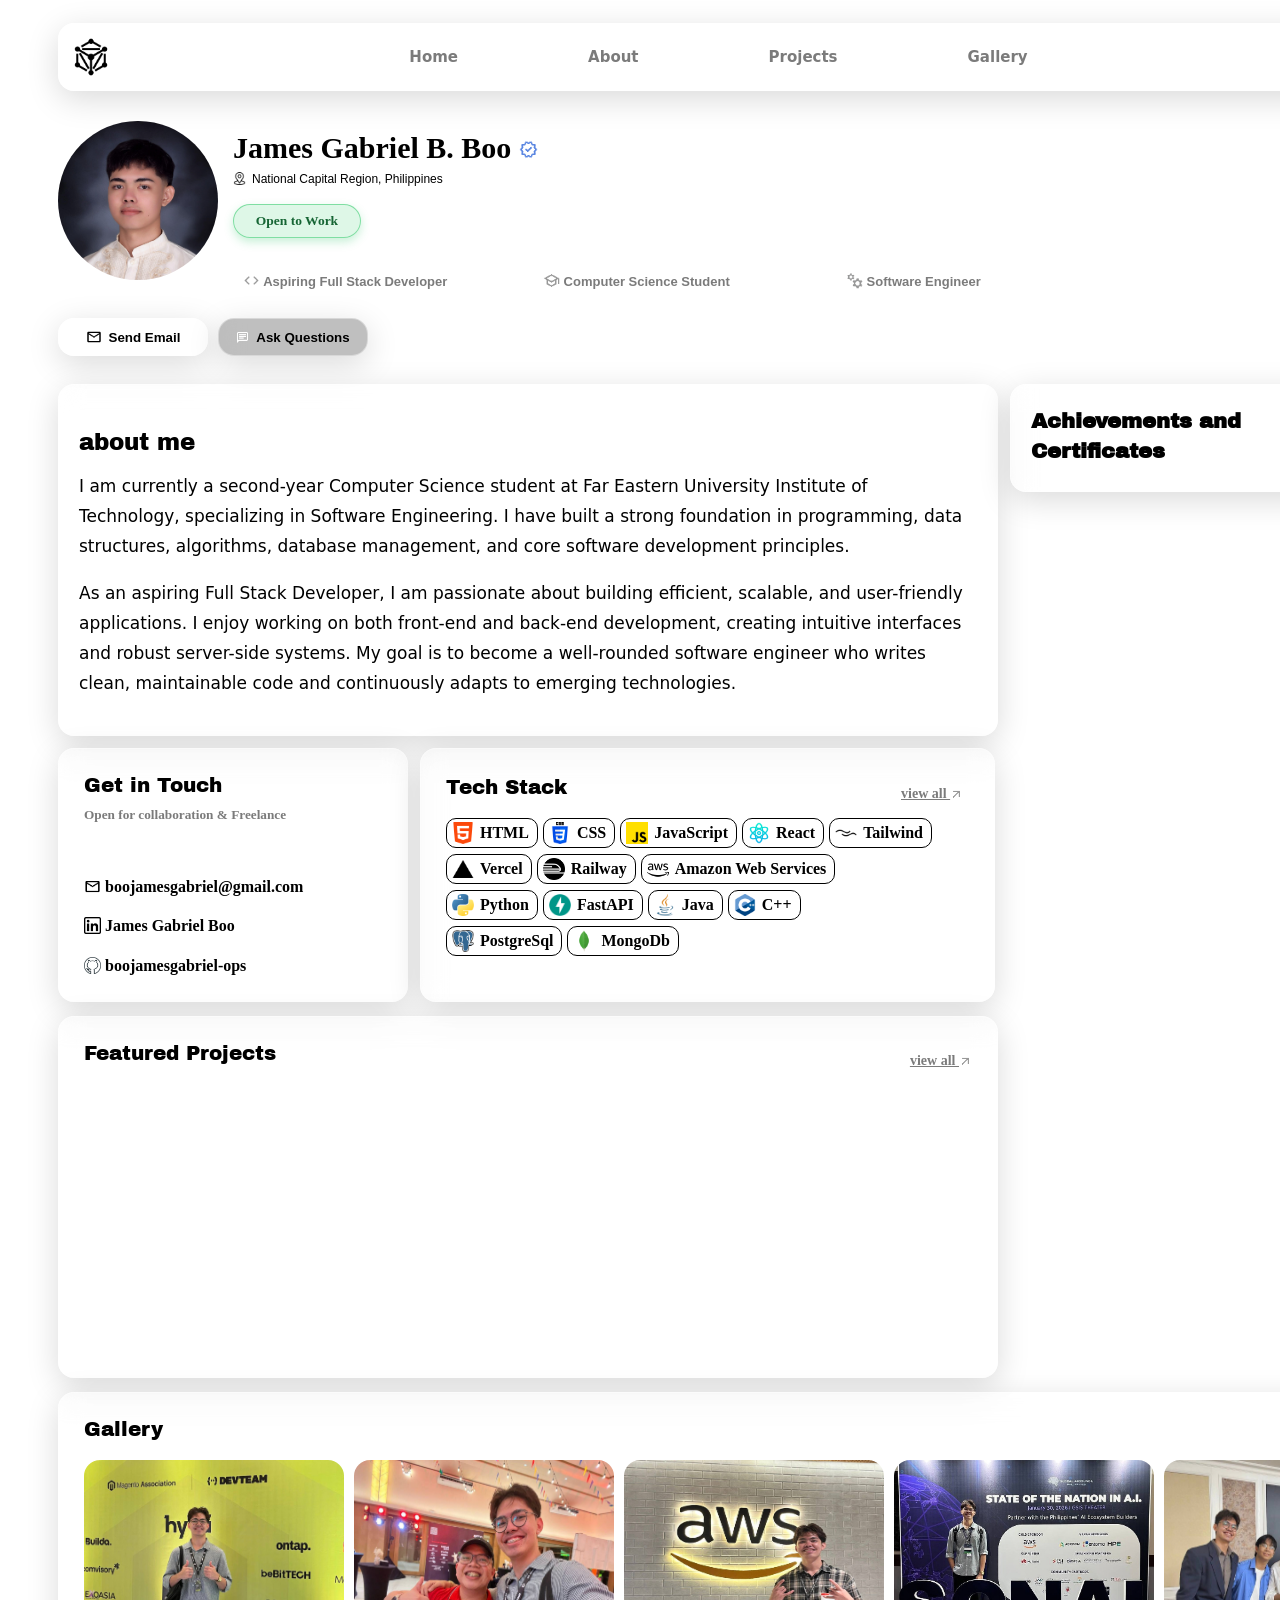
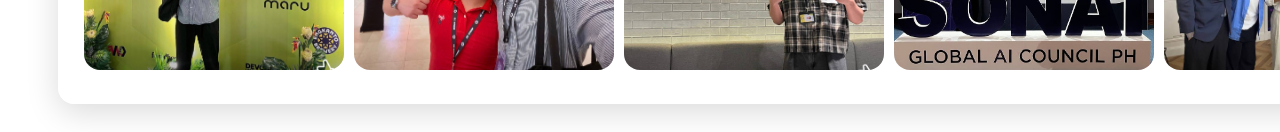
==== index.html @ 5860ce15 "added title when you hover" ====
<!DOCTYPE html>
<html lang="en">
<head>
  <meta charset="UTF-8">
  <meta name="viewport" content="width=device-width, initial-scale=1.0">
  <link href="https://fonts.googleapis.com/css2?family=Archivo+Black&family=Bree+Serif&family=Gravitas+One&family=Lobster&display=swap" rel="stylesheet">
  <title>Personal Portfolio</title>
  <link rel="stylesheet" href="style.css">
</head>
<body>

  <div class="layout">
    <div class="header">
      <img class="ai-icon" src="images/big-data.png">
      <div class="nav-links">
        <a href="" class="header-home">
          Home
        </a>

        <a href="" class="header-about">
          About
        </a>

        <a href="" class="header-projects">
          Projects
        </a>

        <a href="" class="header-gallery">
          Gallery
        </a>
      </div>

      <button class="header-hire"> 
          Hire Me <img class="arrow" src="images/arrow.png">
      </button>
    </div>

    <section class="personal-info">
      <div class="pfp-grid"> 
          <img class="pfp" src="images/pfp.jpg">

          <h2 class="info"> 
            James Gabriel B. Boo
            <img class="info-emoji" src="images/verified.png">
          </h2>

          <div class="loc-grid">
            <img class="loc-emoji" src="images/location.png">
            <p class="loc"> National Capital Region, Philippines </p> 
          </div>

            <div class="status">
              <h4 class="work">
                Open to Work
              </h4>
            </div>

        <div class="other_info-block">
          <h3 class="degree"> <img class="deg-emoji" src="images/code.png">
            Aspiring Full Stack Developer
          </h3>

          <h3 class="student"> <img class="student-emoji" src="images/hats.png">
            Computer Science Student
          </h3>

          <h3 class="engineer"> <img class="eng-emoji" src="images/backend.png">
            Software Engineer
          </h3>
        </div>

        <div class="button-grid">
          <button title="Get in Touch" class="email">
            <img class="email-emoji"src="images/mail.png"> 
            Send Email
          </button>
            
          <button title="Learn more about me" class="questions">
            <img class="questions-emoji" src="images/chat.png"> 
            Ask Questions
          </button>
        </div>
      </div>
    </section>  

    <section class="about-section">
      <div class="about-card">
        <div class="about">
          <h3 class="about-me">
            about me
          </h3>
        </div>
        <p>
          I am currently a second-year  Computer Science student at Far Eastern University 
          Institute of Technology, specializing in Software Engineering. I have built a strong 
          foundation in programming, data structures, algorithms, database management, and core software 
          development principles.
        </p>
        
        <p>
          As an aspiring Full Stack Developer, I am passionate about building efficient, 
          scalable, and user-friendly applications. I enjoy working on both front-end and 
          back-end development, creating intuitive interfaces and robust server-side systems. 
          My goal is to become a well-rounded software engineer who writes clean, maintainable 
          code and continuously adapts to emerging technologies.
        </p>
      </div>

      <div class="experiences">
        <h3>
          Achievements and <br> Certificates
        </h3>

        <h5 class="achievement">
          
        </h5>
      </div>

      <div class="contact-stack">
        <div class="contact"> 
          <h3 class="contact-head">
            Get in Touch
          </h3>

          <h5 class="contact-description">
            Open for collaboration & Freelance
          </h5>

          <h4 class="gmail"> <img class="gmail-emoji" src="images/mail.png">
            boojamesgabriel@gmail.com
          </h4>

          <h4 class="linkedin"> <img class="linkedin-emoji" src="images/linkedin.png">
            James Gabriel Boo
          </h4>

          <h4 class="github"> <img class="github-emoji" src="images/github.png">
            boojamesgabriel-ops
          </h4>
        </div>
        
        <section class="stack-div">
          <div class="stack">
            <h3 class="stack_word">
              Tech Stack
            </h3>

            <div>
              <a href="stack.html" class="view_button">
                <span class="view_all">
                  <h3>
                    view all <img class="arrow_out-emoji" src="images/arrow_outward.png">
                  </h3>
                </span>
              </a>
            </div>
          </div>

          <section class="languages">
            <div class="frontend">
              <h4 class="stack-tag">
                <img class="frontend-emoji" src="images/html-5.png"> HTML
              </h4>
              
              <h4 class="stack-tag">
                <img class="frontend-emoji" src="images/css-3.png"> CSS
              </h4>

              <h4 class="stack-tag">
                <img class="frontend-emoji" src="images/js.png"> JavaScript
              </h4>

              <h4 class="stack-tag">
                <img class="frontend-emoji" src="images/react.png"> React
              </h4>

              <h4 class="stack-tag">
                  <img class="frontend-emoji" src="images/tailwind.png"> Tailwind
                </h4>
            </div>

            <div class="deployment">
              <h4 class="stack-tag">
                <img class="deployment-emoji" src="images/vercel.png"> Vercel
              </h4>

              <h4 class="stack-tag">
                <img class="deployment-emoji" src="images/railway.png"> Railway
              </h4>

              <h4 class="stack-tag">
                <img class="deployment-emoji" src="images/aws.png"> Amazon Web Services
              </h4>
            </div>

            <div class="backend">
              <h4 class="stack-tag">
                <img class="backend-emoji" src="/images/python.png"> Python
              </h4>

              <h4 class="stack-tag">
                <img class="backend-emoji" src="images/api.png"> FastAPI
              </h4>

              <h4 class="stack-tag">
                <img class="backend-emoji" src="images/java.png"> Java
              </h4>

              <h4 class="stack-tag">
                <img class="backend-emoji" src="images/c++.png"> C++
              </h4>
            </div>

            <div class="database">
              <h4 class="stack-tag">
                <img class="database-emoji" src="images/postgre.png"> PostgreSql
              </h4>

              <h4 class="stack-tag">
                <img class="database-emoji" src="images/mongo.png"> MongoDb
              </h4>
            </div>
          </section>
        </section>
      </div>
        
      <div class="featured_projects_block">
        <div class="featured-header">
          <h3 class="projects">
            Featured Projects
          </h3>

          <div>
            <a href="projects.html" class="view_button">
              <span class="view_all">
                <h3>
                  view all <img class="arrow_out-emoji" src="images/arrow_outward.png">
                </h3>
              </span>
            </a>
          </div>
        </div>
      </div>
        
      <div class="gallery-block">
        <div class="gallery-header">
          <h3 class="gallery-text">
            Gallery
          </h3>

          <div class="view-gallery">
            <a href="gallery.html" class="view_button">
              <span class="view_all">
                <h3>
                  view all <img class="arrow_out-emoji" src="images/arrow_outward.png">
                </h3>
              </span>       
            </a>
          </div>
        </div>

        <div class="picture-block">
          <img class="picture" src="images/a.jpg">

          <img class="picture" src="images/b.jpg">

          <img class="picture" src="images/c.jpg">

          <img class="picture" src="images/f.jpg">

          <img class="picture" src="images/e.jpg">
        </div>
      </div>
    </section>
  </div>
  
</body>
</html>
---- style.css ----
body {
    padding-top: 15px;
    padding-bottom: 20px;
}

.layout {
    display: grid;
    align-items: start;
    gap: 10px;
    margin-left: 50px;
}

.header {
    display: grid;
    grid-template-columns: auto auto auto;
    align-items: center;

    background: rgba(255, 255, 255, 0.25);
    backdrop-filter: blur(12px);
    -webkit-backdrop-filter: blur(12px);
    border-radius: 16px;
    border: 1px solid rgba(255, 255, 255, 0.4);
    box-shadow: 0 8px 32px rgba(0, 0, 0, 0.15);
    padding: 10px;
    max-width: 1375px;
}

.nav-links {
    display: flex;
    gap: 110px;
    justify-content: center;
}

.arrow {
    vertical-align: text-top;
}

.ai-icon {
    height: 44px;
    width: 44px;
    justify-content: center;
}

.header-hire{
    margin-left: auto;
    padding: 10px;
    width: 120px;
    text-align: center;
    font-family:system-ui, -apple-system, BlinkMacSystemFont, 'Segoe UI', Roboto, Oxygen, Ubuntu, Cantarell, 'Open Sans', 'Helvetica Neue', sans-serif;
    font-weight: bold;
    font-size: 15px;
    color:rgb(20, 20, 20);
    cursor: pointer;
    justify-self: end;

    background: rgba(255, 255, 255, 0.25);
    backdrop-filter: blur(12px);
    -webkit-backdrop-filter: blur(12px);
    border-radius: 16px;
    border: 1px solid rgba(255, 255, 255, 0.4);
    box-shadow: 0 8px 32px rgba(0, 0, 0, 0.15);
}

.header-home, .header-about, .header-projects, 
.header-gallery{
    padding: 10px 20px;
    text-align: center;
    background-color: white;
    border: none;
    padding: 10px;
    font-family:system-ui, -apple-system, BlinkMacSystemFont, 'Segoe UI', Roboto, Oxygen, Ubuntu, Cantarell, 'Open Sans', 'Helvetica Neue', sans-serif;
    font-weight: bold;
    font-size: 15px;
    color:rgb(123, 123, 123);
    cursor: pointer;
    list-style: none;
    text-decoration: none;
}

.personal-info {
    display: grid;
    grid-template-columns: 940px 1fr;
}

.pfp-grid {
    
    display: grid;
    grid-template-columns: 160px 1fr;
    grid-template-rows: auto auto auto auto auto auto;
    column-gap: 15px;
    row-gap: 8px;
    align-items: start;


}

.info,
.loc-grid,
.status {
    grid-column: 2;
}


.pfp {
    
grid-column: 1;
    grid-row: 1 / span 4;
    height: 160;
    width: 160px;
    border-radius: 90px;
    margin-top: 20px

}

.contact {
    padding: 5px 25px;
    background: rgba(255, 255, 255, 0.25);
    backdrop-filter: blur(12px);
    -webkit-backdrop-filter: blur(12px);
    border-radius: 16px;
    border: 1px solid rgba(255, 255, 255, 0.4);
    box-shadow: 0 8px 32px rgba(0, 0, 0, 0.15);
    max-width: 350px;
}

.contact-description {
    margin-bottom: 55px;
    margin-top: -13px;
    color:rgb(123, 123, 123)
}

.info {
    margin-top: 30px;
    height: 30px;
    margin-bottom: 3px;
    font-size: 30px;
}


.info-emoji {
    vertical-align: middle;
    margin-bottom: 3px;
    width: 19px;
    height: 19px;
    color: blue;
    
}

.loc-grid {
    display: grid;
    grid-template-columns: auto 1fr;
    vertical-align: text-bottom;
    gap: 6px;
}

.loc {
    margin-top: 0px;
    font-size: 12px;
    font-family: 'Trebuchet MS', 'Lucida Sans Unicode', 'Lucida Grande', 'Lucida Sans', Arial, sans-serif;
}

.loc-emoji {
    height: 13px;
    width: 13px;
}

.status {
    height:50px;
    margin-top: -20px;
}

.work {
    border-width: 2px;
    border-radius: 20px;
    padding: 8px;
    text-align: center;
    max-width: 110px;
    border-style: solid;
    font-size: 13.5px;
    background: rgba(34, 197, 94, 0.15);
    color: #166534;
    border: 1px solid rgba(34, 197, 94, 0.5);
    box-shadow: 0 4px 10px rgba(34,197,94,0.25);
}

.other_info-block {
    margin-top: 15px;
    margin-left: 10px;
    margin-bottom: 8px;
    display: grid;
    gap: 50px;
    grid-template-columns: 250px 253px 150px;
}

.deg-emoji, .student-emoji, .eng-emoji {
    height: 17px;
    width: 17px;
    vertical-align: text-bottom;
}

.degree {
    font-family: Arial, Helvetica, sans-serif;
    font-size: 13px;
    color:rgb(123, 123, 123);
}

.engineer {
    font-family: Arial, Helvetica, sans-serif;
    font-size: 13px;
    color:rgb(123, 123, 123);
}

.student {
    font-family: Arial, Helvetica, sans-serif;
    font-size: 13px;
    color:rgb(123, 123, 123);
}

.email {
    padding-top: 9px;
    padding-bottom: 9px;
    font-family: Arial, Helvetica, sans-serif;
    font-weight: bold;
    align-items: center;
    display: flex;
    justify-content: center;
    cursor: pointer;
    background: rgba(255, 255, 255, 0.25);
    backdrop-filter: blur(12px);
    -webkit-backdrop-filter: blur(12px);
    border-radius: 16px;
    border: 1px solid rgba(255, 255, 255, 0.4);
    box-shadow: 0 8px 32px rgba(0, 0, 0, 0.15);
    padding: 10px;
    max-width: 150px;
}

.email-emoji {
    height: 16px;
    width: 16px;
    max-width: 200px;
    margin-right: 7px;
}

.questions {
    font-family: Arial, Helvetica, sans-serif;
    font-weight: bold;
    color: hsl(0, 0%, 0%);
    background-color: hsl(0, 0%, 0%);
    max-width: 200px;
    align-items: center;
    display: flex;
    justify-content: center;
    cursor: pointer;

    background: rgba(0, 0, 0, 0.25);
    backdrop-filter: blur(12px);
    -webkit-backdrop-filter: blur(20px);
    border-radius: 16px;
    border: 1px solid rgba(255, 255, 255, 0.4);
    box-shadow: 0 8px 32px rgba(0, 0, 0, 0.15);
    padding: 10px;
}

.questions-emoji {
    height: 13px;
    width: 13px;
    margin-right: 7px;
}

.button-grid {
  display: grid;  
  grid-template-columns: 150px 150px;
  margin-bottom: 10px;
  gap: 10px;
}


.about-card {
    max-width: 100%;
    padding: 20px 30px 20px 20px;
    line-height: 30px;
    font-size: 17px;

    background: rgba(255, 255, 255, 0.25);
    backdrop-filter: blur(12px);
    -webkit-backdrop-filter: blur(12px);

    border: 1px solid rgba(255, 255, 255, 0.4);
    border-radius: 16px;
    box-shadow: 0 8px 32px rgba(0, 0, 0, 0.15);

    font-family: system-ui, -apple-system, BlinkMacSystemFont,
                 'Segoe UI', Roboto, Oxygen, Ubuntu, Cantarell,
                 'Open Sans', 'Helvetica Neue', sans-serif;
}


.about {
    font-family: 'Times New Roman', Times, serif;
    justify-content: center;
    align-items: center;
}

.about-me {
    font-family: "Archivo Black", sans-serif;
    font-weight: lighter;
    font-style: normal;
    font-size: 23px;
    height: 20px;
}

.experiences {
    max-width: 450px;
    border: 2px;
    border-radius: 5px;
    border-style: solid;
    background: rgba(255, 255, 255, 0.25);
    backdrop-filter: blur(12px);
    -webkit-backdrop-filter: blur(12px);
    border-radius: 16px;
    border: 1px solid rgba(255, 255, 255, 0.4);
    box-shadow: 0 8px 32px rgba(0, 0, 0, 0.15);
    padding-left: 20px;
    padding-right: 20px;
    line-height: 30px;
    font-family: "Archivo Black", sans-serif;
    font-weight: lighter;
    font-style: normal;
    font-size: 18px;
    min-height: auto;
}

.about-section {
    display: grid;
    grid-template-columns: 940px 450px;
    gap: 12px;
    align-items: start

}

.contact-stack {
    display: grid;
    grid-template-columns: 350px 575px;
    gap: 12px;
}

.contact-head {
    font-family: "Archivo Black", sans-serif;
    font-weight: lighter;
    font-style: normal;
    font-size: 20px;
    height: 26px;
}

.featured_projects_block {
    padding: 5px 25px;
    background: rgba(255, 255, 255, 0.25);
    backdrop-filter: blur(12px);
    -webkit-backdrop-filter: blur(12px);
    border-radius: 16px;
    border: 1px solid rgba(255, 255, 255, 0.4);
    box-shadow: 0 8px 32px rgba(0, 0, 0, 0.15);
    grid-column: 1 / 2;
    min-height: 350px;
    margin-top: 2px;
}

.featured-header {
    display: flex;
    align-items: center;
    justify-content: space-between;
}

.projects {
    font-family: "Archivo Black", sans-serif;
    font-weight: lighter;
    font-style: normal;
    font-size: 20px;
}

.stack {
    gap: 305px;
    margin-top: 2px;
    display: grid;
    grid-template-columns: 150px 100px;
}

.frontend, .backend, .database, .deployment {
    display: flex;
    gap: 5px;
}

.stack-tag {
    border: 1px solid black;
    border-radius: 10px;
    margin: 0;
    padding: 3px 8px 3px 5px;
    display: flex;
    align-items: center;
    gap: 6px
}

.backend-emoji, .frontend-emoji, .database-emoji,
.deployment-emoji {
    height: 22px;
    width: 22px;
    display: block;
}


.languages {
    display: flex;
    flex-direction: column;
    gap: 6px;
}

.stack-div {
    background: rgba(255, 255, 255, 0.25);
    backdrop-filter: blur(12px);
    -webkit-backdrop-filter: blur(12px);
    border-radius: 16px;
    border: 1px solid rgba(255, 255, 255, 0.4);
    box-shadow: 0 8px 32px rgba(0, 0, 0, 0.15);
    padding: 5px 25px;
}

.stack_word {
    font-family: "Archivo Black", sans-serif;
    font-weight: lighter;
    font-style: normal;
    font-size: 20px;
}

.view_button {
    display: inline-block;
    margin-top: 15px;
    text-decoration: underline;
    color: rgb(123,123,123);
    font-size: 12px;
}

.arrow_out-emoji {
    width: 13px;
    height: 13px;
    vertical-align: middle;
}

.gmail-emoji, .linkedin-emoji, .github-emoji {
    height: 17px;
    width: 17px;
    vertical-align: text-bottom;
}

.gallery-block{
    padding: 5px 25px;
    background: rgba(255, 255, 255, 0.25);
    backdrop-filter: blur(12px);
    -webkit-backdrop-filter: blur(12px);
    border-radius: 16px;
    border: 1px solid rgba(255, 255, 255, 0.4);
    box-shadow: 0 8px 32px rgba(0, 0, 0, 0.15);
    grid-column: 1 / 3;
    min-height: 300px;
    margin-top: 2px;
}

.gallery-header {
    display: flex;
    align-items: center;
    justify-content: space-between;
}

.gallery-text {
    font-family: "Archivo Black", sans-serif;
    font-weight: lighter;
    font-style: normal;
    font-size: 20px;
}

.view-gallery {
    max-width: 100px;
}

.picture-block {
    display: grid;
    grid-template-columns: 260px 260px 260px 260px 260px;
    gap: 10px;
}

.picture { 
    height: 210px;
    width: 260px;
    border-radius: 16px;
}
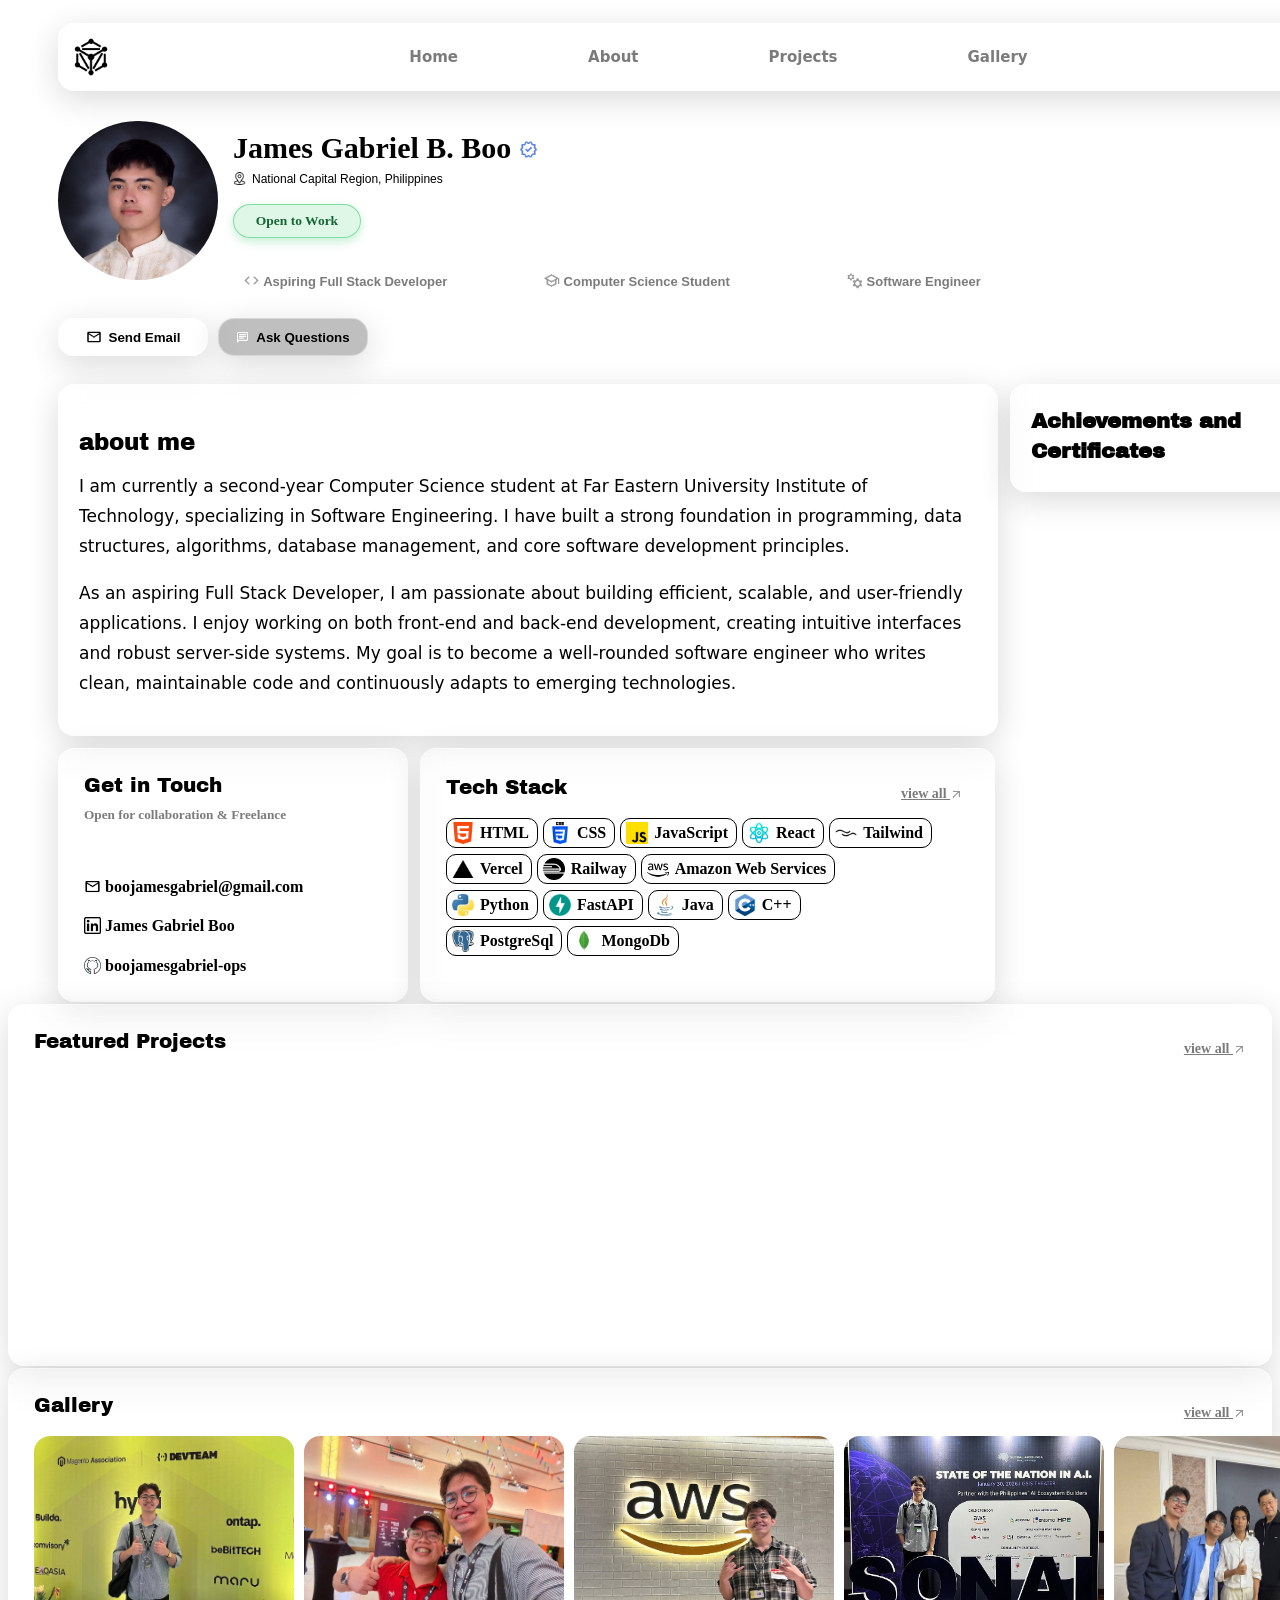
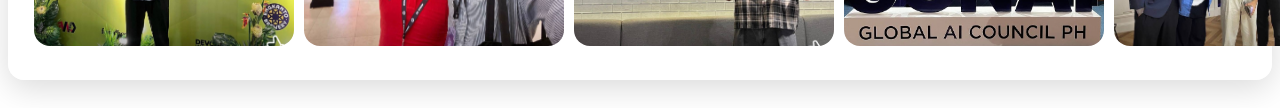
==== commit 814e7ed8: "fixed the structure of div and section" ====
--- a/index.html
+++ b/index.html
@@ -1,278 +1,283 @@
 <!DOCTYPE html>
 <html lang="en">
-<head>
-  <meta charset="UTF-8">
-  <meta name="viewport" content="width=device-width, initial-scale=1.0">
-  <link href="https://fonts.googleapis.com/css2?family=Archivo+Black&family=Bree+Serif&family=Gravitas+One&family=Lobster&display=swap" rel="stylesheet">
-  <title>Personal Portfolio</title>
-  <link rel="stylesheet" href="style.css">
-</head>
-<body>
-
-  <div class="layout">
-    <div class="header">
-      <img class="ai-icon" src="images/big-data.png">
-      <div class="nav-links">
-        <a href="" class="header-home">
-          Home
-        </a>
-
-        <a href="" class="header-about">
-          About
-        </a>
-
-        <a href="" class="header-projects">
-          Projects
-        </a>
-
-        <a href="" class="header-gallery">
-          Gallery
-        </a>
-      </div>
-
-      <button class="header-hire"> 
-          Hire Me <img class="arrow" src="images/arrow.png">
-      </button>
-    </div>
-
-    <section class="personal-info">
-      <div class="pfp-grid"> 
-          <img class="pfp" src="images/pfp.jpg">
-
-          <h2 class="info"> 
-            James Gabriel B. Boo
-            <img class="info-emoji" src="images/verified.png">
-          </h2>
-
-          <div class="loc-grid">
-            <img class="loc-emoji" src="images/location.png">
-            <p class="loc"> National Capital Region, Philippines </p> 
-          </div>
-
-            <div class="status">
-              <h4 class="work">
-                Open to Work
-              </h4>
-            </div>
-
-        <div class="other_info-block">
-          <h3 class="degree"> <img class="deg-emoji" src="images/code.png">
-            Aspiring Full Stack Developer
-          </h3>
-
-          <h3 class="student"> <img class="student-emoji" src="images/hats.png">
-            Computer Science Student
-          </h3>
-
-          <h3 class="engineer"> <img class="eng-emoji" src="images/backend.png">
-            Software Engineer
-          </h3>
-        </div>
-
-        <div class="button-grid">
-          <button title="Get in Touch" class="email">
-            <img class="email-emoji"src="images/mail.png"> 
-            Send Email
-          </button>
-            
-          <button title="Learn more about me" class="questions">
-            <img class="questions-emoji" src="images/chat.png"> 
-            Ask Questions
+  <head>
+    <meta charset="UTF-8">
+    <meta name="viewport" content="width=device-width, initial-scale=1.0">
+    <link href="https://fonts.googleapis.com/css2?family=Archivo+Black&family=Bree+Serif&family=Gravitas+One&family=Lobster&display=swap" rel="stylesheet">
+    <title>Personal Portfolio</title>
+    <link rel="stylesheet" href="style.css">
+  </head>
+
+  <body>
+    <section id="home-page">
+      <div class="layout">
+        <div class="header">
+          <img class="ai-icon" src="images/big-data.png">
+          <div class="nav-links">
+            <a href="#home-part" class="header-home">
+              Home
+            </a>
+
+            <a href="#about-part" class="header-about">
+              About
+            </a>
+
+            <a href="#projects-part" class="header-projects">
+              Projects
+            </a>
+
+            <a href="#gallery-part" class="header-gallery">
+              Gallery
+            </a>
+          </div>
+
+          <button class="header-hire"> 
+              Hire Me <img class="arrow" src="images/arrow.png">
           </button>
         </div>
-      </div>
-    </section>  
-
-    <section class="about-section">
-      <div class="about-card">
-        <div class="about">
-          <h3 class="about-me">
-            about me
-          </h3>
-        </div>
-        <p>
-          I am currently a second-year  Computer Science student at Far Eastern University 
-          Institute of Technology, specializing in Software Engineering. I have built a strong 
-          foundation in programming, data structures, algorithms, database management, and core software 
-          development principles.
-        </p>
-        
-        <p>
-          As an aspiring Full Stack Developer, I am passionate about building efficient, 
-          scalable, and user-friendly applications. I enjoy working on both front-end and 
-          back-end development, creating intuitive interfaces and robust server-side systems. 
-          My goal is to become a well-rounded software engineer who writes clean, maintainable 
-          code and continuously adapts to emerging technologies.
-        </p>
-      </div>
-
-      <div class="experiences">
-        <h3>
-          Achievements and <br> Certificates
-        </h3>
-
-        <h5 class="achievement">
-          
-        </h5>
-      </div>
-
-      <div class="contact-stack">
-        <div class="contact"> 
-          <h3 class="contact-head">
-            Get in Touch
-          </h3>
-
-          <h5 class="contact-description">
-            Open for collaboration & Freelance
-          </h5>
-
-          <h4 class="gmail"> <img class="gmail-emoji" src="images/mail.png">
-            boojamesgabriel@gmail.com
-          </h4>
-
-          <h4 class="linkedin"> <img class="linkedin-emoji" src="images/linkedin.png">
-            James Gabriel Boo
-          </h4>
-
-          <h4 class="github"> <img class="github-emoji" src="images/github.png">
-            boojamesgabriel-ops
-          </h4>
-        </div>
-        
-        <section class="stack-div">
-          <div class="stack">
-            <h3 class="stack_word">
-              Tech Stack
+
+        <section class="personal-info">
+          <div class="pfp-grid"> 
+              <img class="pfp" src="images/pfp.jpg">
+
+              <h2 class="info"> 
+                James Gabriel B. Boo
+                <img class="info-emoji" src="images/verified.png">
+              </h2>
+
+              <div class="loc-grid">
+                <img class="loc-emoji" src="images/location.png">
+                <p class="loc"> National Capital Region, Philippines </p> 
+              </div>
+
+                <div class="status">
+                  <h4 class="work">
+                    Open to Work
+                  </h4>
+                </div>
+
+            <div class="other_info-block">
+              <h3 class="degree"> <img class="deg-emoji" src="images/code.png">
+                Aspiring Full Stack Developer
+              </h3>
+
+              <h3 class="student"> <img class="student-emoji" src="images/hats.png">
+                Computer Science Student
+              </h3>
+
+              <h3 class="engineer"> <img class="eng-emoji" src="images/backend.png">
+                Software Engineer
+              </h3>
+            </div>
+
+            <div class="button-grid">
+              <button title="Get in Touch" class="email">
+                <img class="email-emoji"src="images/mail.png"> 
+                Send Email
+              </button>
+                
+              <button title="Learn more about me" class="questions">
+                <img class="questions-emoji" src="images/chat.png"> 
+                Ask Questions
+              </button>
+            </div>
+          </div>
+        </section>  
+
+        <section class="about-section">
+          <section id="about-part" class="about-card">
+            <div class="about">
+              <h3 class="about-me">
+                about me
+              </h3>
+            </div>
+            <p>
+              I am currently a second-year  Computer Science student at Far Eastern University 
+              Institute of Technology, specializing in Software Engineering. I have built a strong 
+              foundation in programming, data structures, algorithms, database management, and core software 
+              development principles.
+            </p>
+            
+            <p>
+              As an aspiring Full Stack Developer, I am passionate about building efficient, 
+              scalable, and user-friendly applications. I enjoy working on both front-end and 
+              back-end development, creating intuitive interfaces and robust server-side systems. 
+              My goal is to become a well-rounded software engineer who writes clean, maintainable 
+              code and continuously adapts to emerging technologies.
+            </p>
+          </section>
+
+          <div class="experiences">
+            <h3>
+              Achievements and <br> Certificates
             </h3>
 
-            <div>
-              <a href="stack.html" class="view_button">
-                <span class="view_all">
-                  <h3>
-                    view all <img class="arrow_out-emoji" src="images/arrow_outward.png">
-                  </h3>
-                </span>
-              </a>
-            </div>
-          </div>
-
-          <section class="languages">
-            <div class="frontend">
-              <h4 class="stack-tag">
-                <img class="frontend-emoji" src="images/html-5.png"> HTML
+            <h5 class="achievement">
+              
+            </h5>
+          </div>
+
+          <section class="contact-stack">
+            <div class="contact"> 
+              <h3 class="contact-head">
+                Get in Touch
+              </h3>
+
+              <h5 class="contact-description">
+                Open for collaboration & Freelance
+              </h5>
+
+              <h4 class="gmail"> <img class="gmail-emoji" src="images/mail.png">
+                boojamesgabriel@gmail.com
               </h4>
-              
-              <h4 class="stack-tag">
-                <img class="frontend-emoji" src="images/css-3.png"> CSS
+
+              <h4 class="linkedin"> <img class="linkedin-emoji" src="images/linkedin.png">
+                James Gabriel Boo
               </h4>
 
-              <h4 class="stack-tag">
-                <img class="frontend-emoji" src="images/js.png"> JavaScript
+              <h4 class="github"> <img class="github-emoji" src="images/github.png">
+                boojamesgabriel-ops
               </h4>
-
-              <h4 class="stack-tag">
-                <img class="frontend-emoji" src="images/react.png"> React
-              </h4>
-
-              <h4 class="stack-tag">
-                  <img class="frontend-emoji" src="images/tailwind.png"> Tailwind
-                </h4>
-            </div>
-
-            <div class="deployment">
-              <h4 class="stack-tag">
-                <img class="deployment-emoji" src="images/vercel.png"> Vercel
-              </h4>
-
-              <h4 class="stack-tag">
-                <img class="deployment-emoji" src="images/railway.png"> Railway
-              </h4>
-
-              <h4 class="stack-tag">
-                <img class="deployment-emoji" src="images/aws.png"> Amazon Web Services
-              </h4>
-            </div>
-
-            <div class="backend">
-              <h4 class="stack-tag">
-                <img class="backend-emoji" src="/images/python.png"> Python
-              </h4>
-
-              <h4 class="stack-tag">
-                <img class="backend-emoji" src="images/api.png"> FastAPI
-              </h4>
-
-              <h4 class="stack-tag">
-                <img class="backend-emoji" src="images/java.png"> Java
-              </h4>
-
-              <h4 class="stack-tag">
-                <img class="backend-emoji" src="images/c++.png"> C++
-              </h4>
-            </div>
-
-            <div class="database">
-              <h4 class="stack-tag">
-                <img class="database-emoji" src="images/postgre.png"> PostgreSql
-              </h4>
-
-              <h4 class="stack-tag">
-                <img class="database-emoji" src="images/mongo.png"> MongoDb
-              </h4>
+            </div>
+            
+            <section class="stack-div">
+              <div class="stack">
+                <h3 class="stack_word">
+                  Tech Stack
+                </h3>
+
+                <div>
+                  <a href="stack.html" class="view_button">
+                    <span class="view_all">
+                      <h3>
+                        view all <img class="arrow_out-emoji" src="images/arrow_outward.png">
+                      </h3>
+                    </span>
+                  </a>
+                </div>
+              </div>
+
+              <section class="languages">
+                <div class="frontend">
+                  <h4 class="stack-tag">
+                    <img class="frontend-emoji" src="images/html-5.png"> HTML
+                  </h4>
+                  
+                  <h4 class="stack-tag">
+                    <img class="frontend-emoji" src="images/css-3.png"> CSS
+                  </h4>
+
+                  <h4 class="stack-tag">
+                    <img class="frontend-emoji" src="images/js.png"> JavaScript
+                  </h4>
+
+                  <h4 class="stack-tag">
+                    <img class="frontend-emoji" src="images/react.png"> React
+                  </h4>
+
+                  <h4 class="stack-tag">
+                      <img class="frontend-emoji" src="images/tailwind.png"> Tailwind
+                    </h4>
+                </div>
+
+                <div class="deployment">
+                  <h4 class="stack-tag">
+                    <img class="deployment-emoji" src="images/vercel.png"> Vercel
+                  </h4>
+
+                  <h4 class="stack-tag">
+                    <img class="deployment-emoji" src="images/railway.png"> Railway
+                  </h4>
+
+                  <h4 class="stack-tag">
+                    <img class="deployment-emoji" src="images/aws.png"> Amazon Web Services
+                  </h4>
+                </div>
+
+                <div class="backend">
+                  <h4 class="stack-tag">
+                    <img class="backend-emoji" src="/images/python.png"> Python
+                  </h4>
+
+                  <h4 class="stack-tag">
+                    <img class="backend-emoji" src="images/api.png"> FastAPI
+                  </h4>
+
+                  <h4 class="stack-tag">
+                    <img class="backend-emoji" src="images/java.png"> Java
+                  </h4>
+
+                  <h4 class="stack-tag">
+                    <img class="backend-emoji" src="images/c++.png"> C++
+                  </h4>
+                </div>
+
+                <div class="database">
+                  <h4 class="stack-tag">
+                    <img class="database-emoji" src="images/postgre.png"> PostgreSql
+                  </h4>
+
+                  <h4 class="stack-tag">
+                    <img class="database-emoji" src="images/mongo.png"> MongoDb
+                  </h4>
+                </div>
+              </section>
+            </section>
+          </div>
+            
+          <section id="projects-part"class="featured_projects_block">
+            <div class="featured-header">
+              <h3 class="projects">
+                Featured Projects
+              </h3>
+
+              <div>
+                <a href="projects.html" class="view_button">
+                  <span class="view_all">
+                    <h3>
+                      view all <img class="arrow_out-emoji" src="images/arrow_outward.png">
+                    </h3>
+                  </span>
+                </a>
+              </div>
+            </div>
+          </section>
+            
+          <section id="gallery-part" class="gallery-block">
+            <div class="gallery-header">
+              <h3 class="gallery-text">
+                Gallery
+              </h3>
+
+              <div class="view-gallery">
+                <a href="gallery.html" class="view_button">
+                  <span class="view_all">
+                    <h3>
+                      view all <img class="arrow_out-emoji" src="images/arrow_outward.png">
+                    </h3>
+                  </span>       
+                </a>
+              </div>
+            </div>
+
+            <div class="picture-block">
+              <img class="picture" src="images/a.jpg">
+
+              <img class="picture" src="images/b.jpg">
+
+              <img class="picture" src="images/c.jpg">
+
+              <img class="picture" src="images/f.jpg">
+
+              <img class="picture" src="images/e.jpg">
             </div>
           </section>
         </section>
       </div>
-        
-      <div class="featured_projects_block">
-        <div class="featured-header">
-          <h3 class="projects">
-            Featured Projects
-          </h3>
-
-          <div>
-            <a href="projects.html" class="view_button">
-              <span class="view_all">
-                <h3>
-                  view all <img class="arrow_out-emoji" src="images/arrow_outward.png">
-                </h3>
-              </span>
-            </a>
-          </div>
-        </div>
-      </div>
-        
-      <div class="gallery-block">
-        <div class="gallery-header">
-          <h3 class="gallery-text">
-            Gallery
-          </h3>
-
-          <div class="view-gallery">
-            <a href="gallery.html" class="view_button">
-              <span class="view_all">
-                <h3>
-                  view all <img class="arrow_out-emoji" src="images/arrow_outward.png">
-                </h3>
-              </span>       
-            </a>
-          </div>
-        </div>
-
-        <div class="picture-block">
-          <img class="picture" src="images/a.jpg">
-
-          <img class="picture" src="images/b.jpg">
-
-          <img class="picture" src="images/c.jpg">
-
-          <img class="picture" src="images/f.jpg">
-
-          <img class="picture" src="images/e.jpg">
-        </div>
-      </div>
     </section>
-  </div>
-  
-</body>
+
+    <script>
+
+    </script>
+  </body>
 </html>
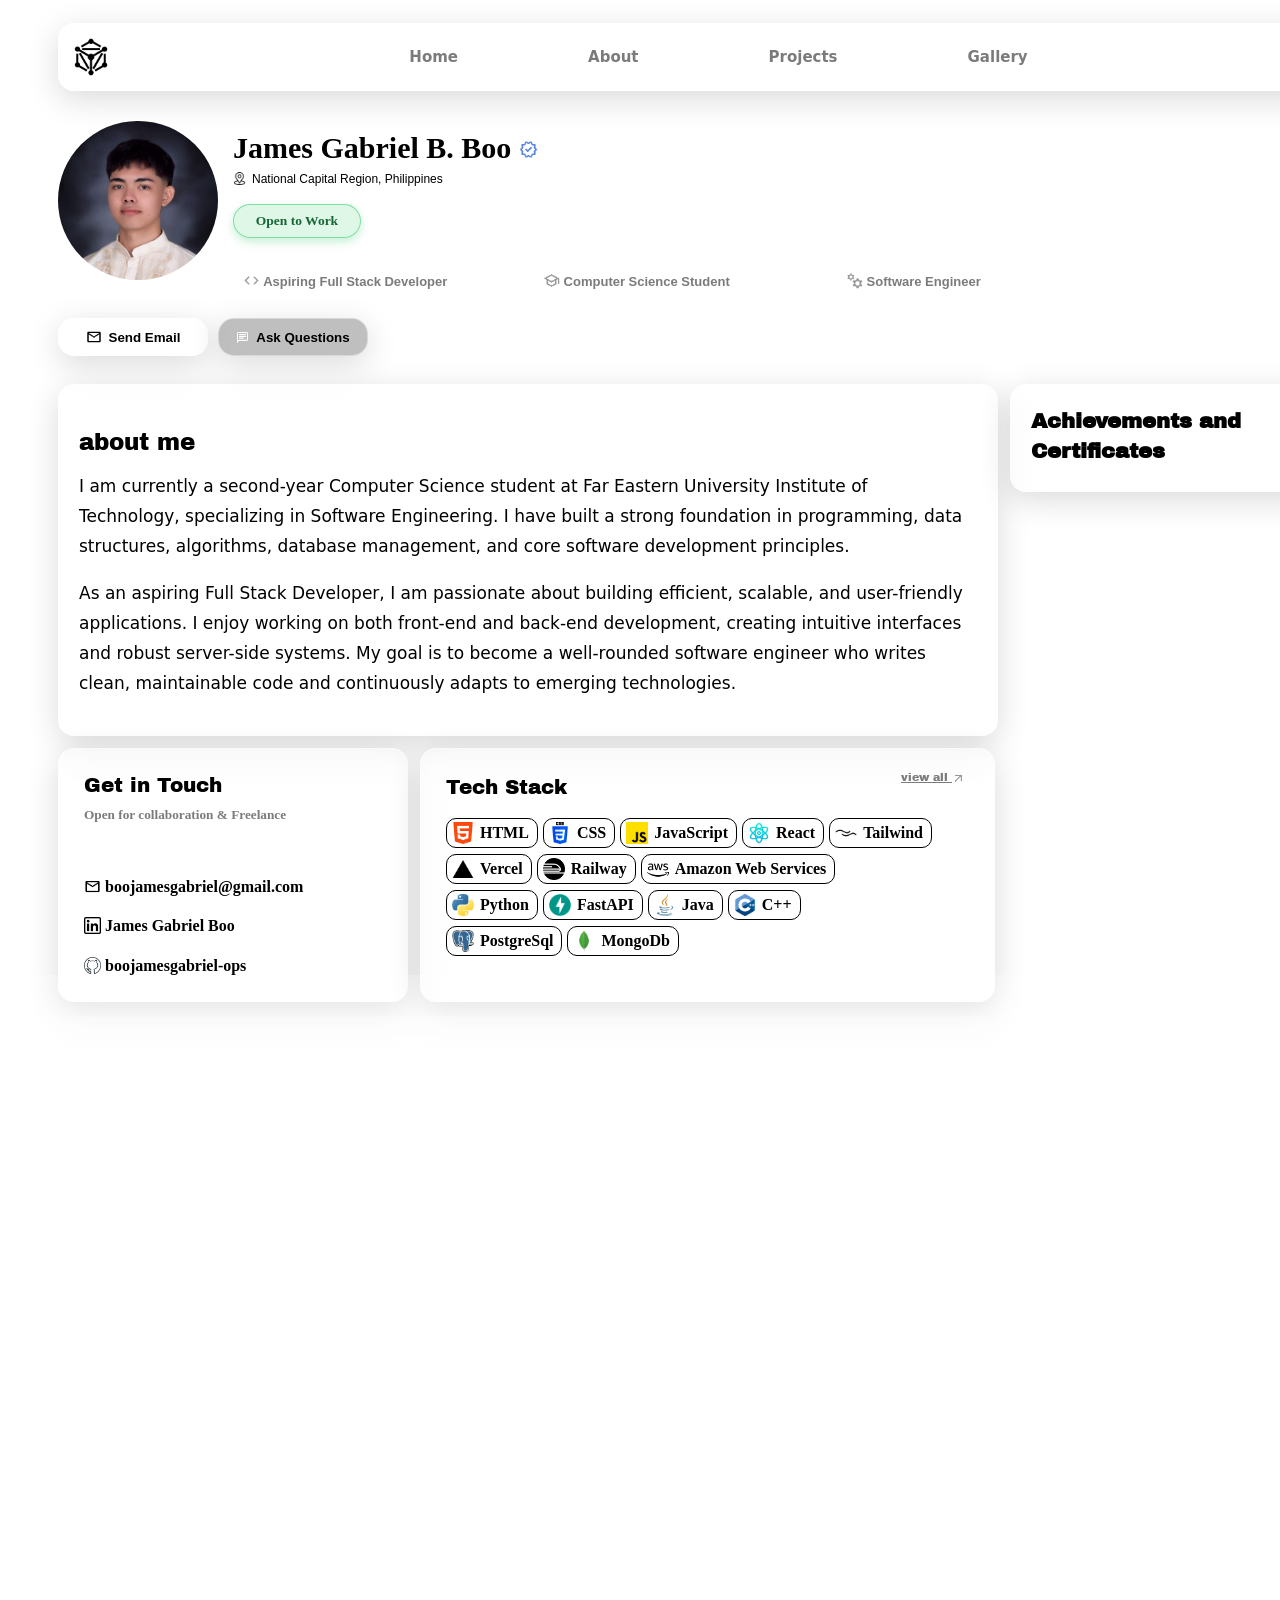
==== commit 117fd830: "reverted back" ====
--- a/index.html
+++ b/index.html
@@ -1,283 +1,271 @@
 <!DOCTYPE html>
 <html lang="en">
-  <head>
-    <meta charset="UTF-8">
-    <meta name="viewport" content="width=device-width, initial-scale=1.0">
-    <link href="https://fonts.googleapis.com/css2?family=Archivo+Black&family=Bree+Serif&family=Gravitas+One&family=Lobster&display=swap" rel="stylesheet">
-    <title>Personal Portfolio</title>
-    <link rel="stylesheet" href="style.css">
-  </head>
-
-  <body>
-    <section id="home-page">
-      <div class="layout">
-        <div class="header">
-          <img class="ai-icon" src="images/big-data.png">
-          <div class="nav-links">
-            <a href="#home-part" class="header-home">
-              Home
-            </a>
-
-            <a href="#about-part" class="header-about">
-              About
-            </a>
-
-            <a href="#projects-part" class="header-projects">
-              Projects
-            </a>
-
-            <a href="#gallery-part" class="header-gallery">
-              Gallery
-            </a>
-          </div>
-
-          <button class="header-hire"> 
-              Hire Me <img class="arrow" src="images/arrow.png">
+<head>
+  <meta charset="UTF-8">
+  <meta name="viewport" content="width=device-width, initial-scale=1.0">
+  <link href="https://fonts.googleapis.com/css2?family=Archivo+Black&family=Bree+Serif&family=Gravitas+One&family=Lobster&display=swap" rel="stylesheet">
+  <title>Personal Portfolio</title>
+  <link rel="stylesheet" href="style.css">
+</head>
+<body>
+
+  <div class="layout">
+    <div class="header">
+      <img class="ai-icon" src="images/big-data.png">
+      <div class="nav-links">
+        <a href="" class="header-home">
+          Home
+        </a>
+
+        <a href="" class="header-about">
+          About
+        </a>
+
+        <a href="" class="header-projects">
+          Projects
+        </a>
+
+        <a href="" class="header-gallery">
+          Gallery
+        </a>
+      </div>
+
+      <button class="header-hire"> 
+          Hire Me <img class="arrow" src="images/arrow.png">
+      </button>
+    </div>
+
+    <section class="personal-info">
+      <div class="pfp-grid"> 
+          <img class="pfp" src="images/pfp.jpg">
+
+          <h2 class="info"> 
+            James Gabriel B. Boo
+            <img class="info-emoji" src="images/verified.png">
+          </h2>
+
+          <div class="loc-grid">
+            <img class="loc-emoji" src="images/location.png">
+            <p class="loc"> National Capital Region, Philippines </p> 
+          </div>
+
+            <div class="status">
+              <h4 class="work">
+                Open to Work
+              </h4>
+            </div>
+
+        <div class="other_info-block">
+          <h3 class="degree"> <img class="deg-emoji" src="images/code.png">
+            Aspiring Full Stack Developer
+          </h3>
+
+          <h3 class="student"> <img class="student-emoji" src="images/hats.png">
+            Computer Science Student
+          </h3>
+
+          <h3 class="engineer"> <img class="eng-emoji" src="images/backend.png">
+            Software Engineer
+          </h3>
+        </div>
+
+        <div class="button-grid">
+          <button class="email">
+            <img class="email-emoji"src="images/mail.png"> 
+            Send Email
           </button>
-        </div>
-
-        <section class="personal-info">
-          <div class="pfp-grid"> 
-              <img class="pfp" src="images/pfp.jpg">
-
-              <h2 class="info"> 
-                James Gabriel B. Boo
-                <img class="info-emoji" src="images/verified.png">
-              </h2>
-
-              <div class="loc-grid">
-                <img class="loc-emoji" src="images/location.png">
-                <p class="loc"> National Capital Region, Philippines </p> 
-              </div>
-
-                <div class="status">
-                  <h4 class="work">
-                    Open to Work
-                  </h4>
-                </div>
-
-            <div class="other_info-block">
-              <h3 class="degree"> <img class="deg-emoji" src="images/code.png">
-                Aspiring Full Stack Developer
-              </h3>
-
-              <h3 class="student"> <img class="student-emoji" src="images/hats.png">
-                Computer Science Student
-              </h3>
-
-              <h3 class="engineer"> <img class="eng-emoji" src="images/backend.png">
-                Software Engineer
-              </h3>
-            </div>
-
-            <div class="button-grid">
-              <button title="Get in Touch" class="email">
-                <img class="email-emoji"src="images/mail.png"> 
-                Send Email
-              </button>
-                
-              <button title="Learn more about me" class="questions">
-                <img class="questions-emoji" src="images/chat.png"> 
-                Ask Questions
-              </button>
-            </div>
-          </div>
-        </section>  
-
-        <section class="about-section">
-          <section id="about-part" class="about-card">
-            <div class="about">
-              <h3 class="about-me">
-                about me
-              </h3>
-            </div>
-            <p>
-              I am currently a second-year  Computer Science student at Far Eastern University 
-              Institute of Technology, specializing in Software Engineering. I have built a strong 
-              foundation in programming, data structures, algorithms, database management, and core software 
-              development principles.
-            </p>
-            
-            <p>
-              As an aspiring Full Stack Developer, I am passionate about building efficient, 
-              scalable, and user-friendly applications. I enjoy working on both front-end and 
-              back-end development, creating intuitive interfaces and robust server-side systems. 
-              My goal is to become a well-rounded software engineer who writes clean, maintainable 
-              code and continuously adapts to emerging technologies.
-            </p>
-          </section>
-
-          <div class="experiences">
-            <h3>
-              Achievements and <br> Certificates
+
+          <button class="questions">
+            <img class="questions-emoji" src="images/chat.png"> 
+            Ask Questions
+          </button>
+        </div>
+      </div>
+    </section>  
+
+    <section class="about-section">
+      <div class="about-card">
+        <div class="about">
+          <h3 class="about-me">
+            about me
+          </h3>
+        </div>
+        <p>
+          I am currently a second-year  Computer Science student at Far Eastern University 
+          Institute of Technology, specializing in Software Engineering. I have built a strong 
+          foundation in programming, data structures, algorithms, database management, and core software 
+          development principles.
+        </p>
+
+        <p>
+          As an aspiring Full Stack Developer, I am passionate about building efficient, 
+          scalable, and user-friendly applications. I enjoy working on both front-end and 
+          back-end development, creating intuitive interfaces and robust server-side systems. 
+          My goal is to become a well-rounded software engineer who writes clean, maintainable 
+          code and continuously adapts to emerging technologies.
+        </p>
+      </div>
+
+      <div class="experiences">
+        <h3>
+          Achievements and <br> Certificates
+        </h3>
+
+        <h5 class="achievement">
+
+        </h5>
+      </div>
+
+      <div class="contact-stack">
+        <div class="contact"> 
+          <h3 class="contact-head">
+            Get in Touch
+          </h3>
+
+          <h5 class="contact-description">
+            Open for collaboration & Freelance
+          </h5>
+
+          <h4 class="gmail"> <img class="gmail-emoji" src="images/mail.png">
+            boojamesgabriel@gmail.com
+          </h4>
+
+          <h4 class="linkedin"> <img class="linkedin-emoji" src="images/linkedin.png">
+            James Gabriel Boo
+          </h4>
+
+          <h4 class="github"> <img class="github-emoji" src="images/github.png">
+            boojamesgabriel-ops
+          </h4>
+        </div>
+
+        <section class="stack-div">
+          <div class="stack">
+            <h3 class="stack_word">
+              Tech Stack
             </h3>
 
-            <h5 class="achievement">
-              
-            </h5>
-          </div>
-
-          <section class="contact-stack">
-            <div class="contact"> 
-              <h3 class="contact-head">
-                Get in Touch
-              </h3>
-
-              <h5 class="contact-description">
-                Open for collaboration & Freelance
-              </h5>
-
-              <h4 class="gmail"> <img class="gmail-emoji" src="images/mail.png">
-                boojamesgabriel@gmail.com
-              </h4>
-
-              <h4 class="linkedin"> <img class="linkedin-emoji" src="images/linkedin.png">
-                James Gabriel Boo
-              </h4>
-
-              <h4 class="github"> <img class="github-emoji" src="images/github.png">
-                boojamesgabriel-ops
-              </h4>
-            </div>
-            
-            <section class="stack-div">
-              <div class="stack">
-                <h3 class="stack_word">
-                  Tech Stack
-                </h3>
-
-                <div>
-                  <a href="stack.html" class="view_button">
-                    <span class="view_all">
-                      <h3>
-                        view all <img class="arrow_out-emoji" src="images/arrow_outward.png">
-                      </h3>
-                    </span>
-                  </a>
-                </div>
-              </div>
-
-              <section class="languages">
-                <div class="frontend">
-                  <h4 class="stack-tag">
-                    <img class="frontend-emoji" src="images/html-5.png"> HTML
-                  </h4>
-                  
-                  <h4 class="stack-tag">
-                    <img class="frontend-emoji" src="images/css-3.png"> CSS
-                  </h4>
-
-                  <h4 class="stack-tag">
-                    <img class="frontend-emoji" src="images/js.png"> JavaScript
-                  </h4>
-
-                  <h4 class="stack-tag">
-                    <img class="frontend-emoji" src="images/react.png"> React
-                  </h4>
-
-                  <h4 class="stack-tag">
-                      <img class="frontend-emoji" src="images/tailwind.png"> Tailwind
-                    </h4>
-                </div>
-
-                <div class="deployment">
-                  <h4 class="stack-tag">
-                    <img class="deployment-emoji" src="images/vercel.png"> Vercel
-                  </h4>
-
-                  <h4 class="stack-tag">
-                    <img class="deployment-emoji" src="images/railway.png"> Railway
-                  </h4>
-
-                  <h4 class="stack-tag">
-                    <img class="deployment-emoji" src="images/aws.png"> Amazon Web Services
-                  </h4>
-                </div>
-
-                <div class="backend">
-                  <h4 class="stack-tag">
-                    <img class="backend-emoji" src="/images/python.png"> Python
-                  </h4>
-
-                  <h4 class="stack-tag">
-                    <img class="backend-emoji" src="images/api.png"> FastAPI
-                  </h4>
-
-                  <h4 class="stack-tag">
-                    <img class="backend-emoji" src="images/java.png"> Java
-                  </h4>
-
-                  <h4 class="stack-tag">
-                    <img class="backend-emoji" src="images/c++.png"> C++
-                  </h4>
-                </div>
-
-                <div class="database">
-                  <h4 class="stack-tag">
-                    <img class="database-emoji" src="images/postgre.png"> PostgreSql
-                  </h4>
-
-                  <h4 class="stack-tag">
-                    <img class="database-emoji" src="images/mongo.png"> MongoDb
-                  </h4>
-                </div>
-              </section>
-            </section>
-          </div>
-            
-          <section id="projects-part"class="featured_projects_block">
-            <div class="featured-header">
-              <h3 class="projects">
-                Featured Projects
-              </h3>
-
-              <div>
-                <a href="projects.html" class="view_button">
-                  <span class="view_all">
-                    <h3>
-                      view all <img class="arrow_out-emoji" src="images/arrow_outward.png">
-                    </h3>
-                  </span>
-                </a>
-              </div>
-            </div>
-          </section>
-            
-          <section id="gallery-part" class="gallery-block">
-            <div class="gallery-header">
-              <h3 class="gallery-text">
-                Gallery
-              </h3>
-
-              <div class="view-gallery">
-                <a href="gallery.html" class="view_button">
-                  <span class="view_all">
-                    <h3>
-                      view all <img class="arrow_out-emoji" src="images/arrow_outward.png">
-                    </h3>
-                  </span>       
-                </a>
-              </div>
-            </div>
-
-            <div class="picture-block">
-              <img class="picture" src="images/a.jpg">
-
-              <img class="picture" src="images/b.jpg">
-
-              <img class="picture" src="images/c.jpg">
-
-              <img class="picture" src="images/f.jpg">
-
-              <img class="picture" src="images/e.jpg">
+            <div>
+              <a href="stack.html" class="view_button">
+                <span class="view_all">
+                    view all <img class="arrow_out-emoji" src="images/arrow_outward.png">
+                </span>
+              </a>
+            </div>
+          </div>
+
+          <section class="languages">
+            <div class="frontend">
+              <h4 class="stack-tag">
+                <img class="frontend-emoji" src="images/html-5.png"> HTML
+              </h4>
+
+              <h4 class="stack-tag">
+                <img class="frontend-emoji" src="images/css-3.png"> CSS
+              </h4>
+
+              <h4 class="stack-tag">
+                <img class="frontend-emoji" src="images/js.png"> JavaScript
+              </h4>
+
+              <h4 class="stack-tag">
+                <img class="frontend-emoji" src="images/react.png"> React
+              </h4>
+
+              <h4 class="stack-tag">
+                  <img class="frontend-emoji" src="images/tailwind.png"> Tailwind
+                </h4>
+            </div>
+
+            <div class="deployment">
+              <h4 class="stack-tag">
+                <img class="deployment-emoji" src="images/vercel.png"> Vercel
+              </h4>
+
+              <h4 class="stack-tag">
+                <img class="deployment-emoji" src="images/railway.png"> Railway
+              </h4>
+
+              <h4 class="stack-tag">
+                <img class="deployment-emoji" src="images/aws.png"> Amazon Web Services
+              </h4>
+            </div>
+
+            <div class="backend">
+              <h4 class="stack-tag">
+                <img class="backend-emoji" src="/images/python.png"> Python
+              </h4>
+
+              <h4 class="stack-tag">
+                <img class="backend-emoji" src="images/api.png"> FastAPI
+              </h4>
+
+              <h4 class="stack-tag">
+                <img class="backend-emoji" src="images/java.png"> Java
+              </h4>
+
+              <h4 class="stack-tag">
+                <img class="backend-emoji" src="images/c++.png"> C++
+              </h4>
+            </div>
+
+            <div class="database">
+              <h4 class="stack-tag">
+                <img class="database-emoji" src="images/postgre.png"> PostgreSql
+              </h4>
+
+              <h4 class="stack-tag">
+                <img class="database-emoji" src="images/mongo.png"> MongoDb
+              </h4>
             </div>
           </section>
         </section>
       </div>
+
+      <div class="featured_projects_block">
+        <div class="featured-header">
+          <h3 class="projects">
+            Featured Projects
+          </h3>
+
+          <div>
+            <a href="projects.html" class="view_button">
+              <span class="view_all">
+                  view all <img class="arrow_out-emoji" src="images/arrow_outward.png">
+              </span>
+            </a>
+          </div>
+        </div>
+      </div>
+
+      <div class="gallery-block">
+        <div class="gallery-header">
+          <h3 class="gallery-text">
+            Gallery
+          </h3>
+
+          <div class="view-gallery">
+            <a href="gallery.html" class="view_button">
+              <span class="view_all">
+                  view all <img class="arrow_out-emoji" src="images/arrow_outward.png">
+              </span>       
+            </a>
+          </div>
+        </div>
+
+        <div class="picture-block">
+          <img class="picture" src="images/a.jpg">
+
+          <img class="picture" src="images/b.jpg">
+
+          <img class="picture" src="images/c.jpg">
+
+          <img class="picture" src="images/f.jpg">
+
+          <img class="picture" src="images/e.jpg">
+        </div>
+      </div>
     </section>
-
-    <script>
-
-    </script>
-  </body>
-</html>+  </div>
+
+</body>
--- a/style.css
+++ b/style.css
@@ -1,3 +1,7 @@
+html {
+    scroll-behavior: smooth;
+}
+
 body {
     padding-top: 15px;
     padding-bottom: 20px;
@@ -334,8 +338,8 @@
 .about-section {
     display: grid;
     grid-template-columns: 940px 450px;
+    align-items: start;
     gap: 12px;
-    align-items: start
 
 }
 
@@ -437,8 +441,12 @@
     margin-top: 15px;
     text-decoration: underline;
     color: rgb(123,123,123);
-    font-size: 12px;
-}
+    font-size: 11px;
+    font-family: "Archivo Black", sans-serif;
+    font-weight: lighter;
+    font-style: normal;
+}
+
 
 .arrow_out-emoji {
     width: 13px;
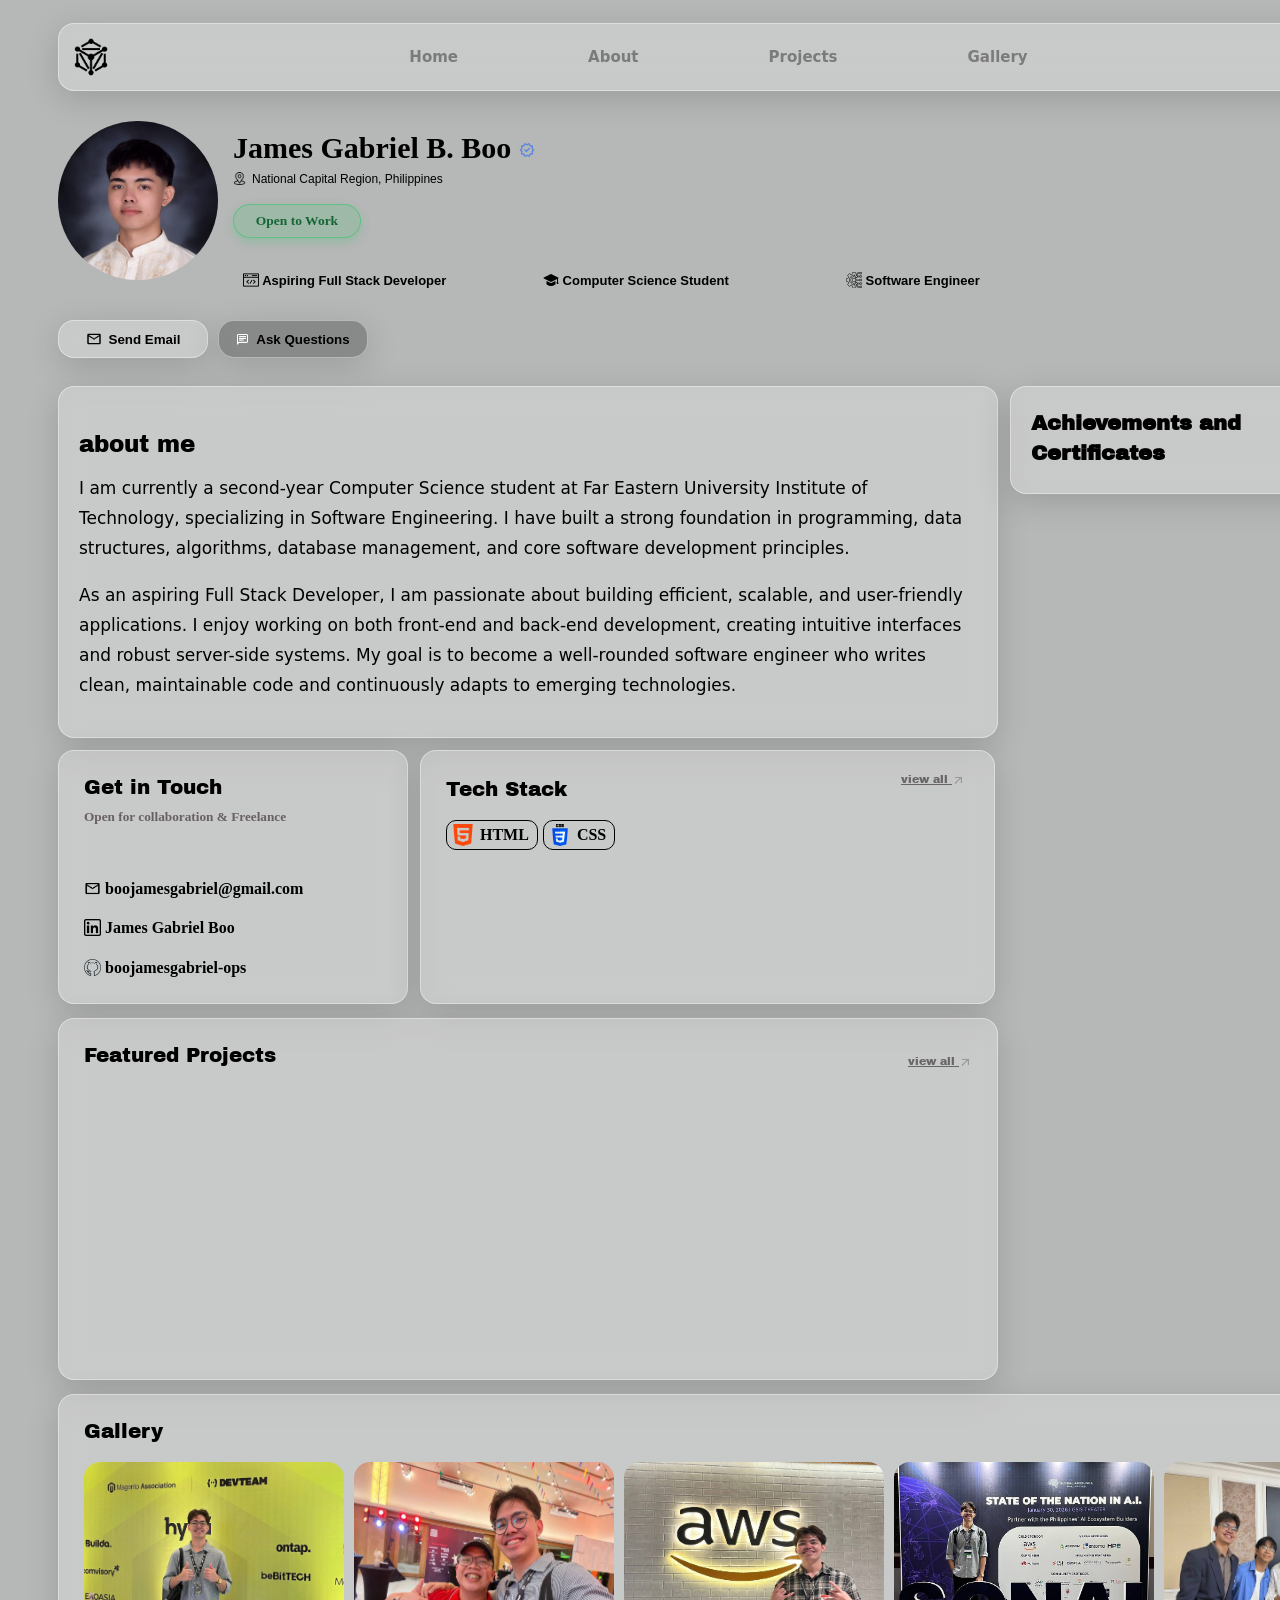
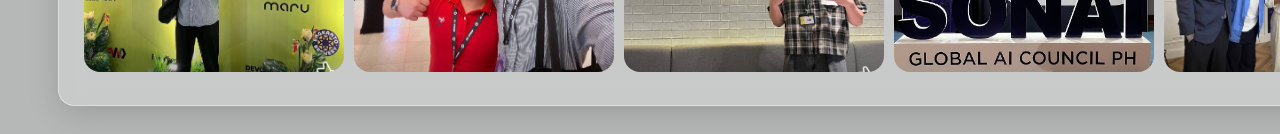
==== commit 8dfe9d30: "changed the style of the page" ====
--- a/index.html
+++ b/index.html
@@ -9,23 +9,23 @@
 </head>
 <body>
 
-  <div class="layout">
+  <section class="layout">
     <div class="header">
       <img class="ai-icon" src="images/big-data.png">
       <div class="nav-links">
-        <a href="" class="header-home">
+        <a href="#nav-header" class="header-home">
           Home
         </a>
 
-        <a href="" class="header-about">
+        <a href="#nav-about" class="header-about">
           About
         </a>
 
-        <a href="" class="header-projects">
+        <a href="#nav-projects" class="header-projects">
           Projects
         </a>
 
-        <a href="" class="header-gallery">
+        <a href="#nav-gallery" class="header-gallery">
           Gallery
         </a>
       </div>
@@ -35,7 +35,7 @@
       </button>
     </div>
 
-    <section class="personal-info">
+    <section id="nav-header" class="personal-info">
       <div class="pfp-grid"> 
           <img class="pfp" src="images/pfp.jpg">
 
@@ -56,15 +56,15 @@
             </div>
 
         <div class="other_info-block">
-          <h3 class="degree"> <img class="deg-emoji" src="images/code.png">
+          <h3 class="other_info"> <img class="info-emoji" src="images/full_stack.png">
             Aspiring Full Stack Developer
           </h3>
 
-          <h3 class="student"> <img class="student-emoji" src="images/hats.png">
+          <h3 class="other_info"> <img class="info-emoji" src="images/degree.png">
             Computer Science Student
           </h3>
 
-          <h3 class="engineer"> <img class="eng-emoji" src="images/backend.png">
+          <h3 class="other_info"> <img class="info-emoji" src="images/eng.png">
             Software Engineer
           </h3>
         </div>
@@ -84,7 +84,7 @@
     </section>  
 
     <section class="about-section">
-      <div class="about-card">
+      <div id="nav-about" class="about-card">
         <div class="about">
           <h3 class="about-me">
             about me
@@ -116,7 +116,7 @@
         </h5>
       </div>
 
-      <div class="contact-stack">
+      <section class="contact-stack">
         <div class="contact"> 
           <h3 class="contact-head">
             Get in Touch
@@ -163,66 +163,11 @@
               <h4 class="stack-tag">
                 <img class="frontend-emoji" src="images/css-3.png"> CSS
               </h4>
-
-              <h4 class="stack-tag">
-                <img class="frontend-emoji" src="images/js.png"> JavaScript
-              </h4>
-
-              <h4 class="stack-tag">
-                <img class="frontend-emoji" src="images/react.png"> React
-              </h4>
-
-              <h4 class="stack-tag">
-                  <img class="frontend-emoji" src="images/tailwind.png"> Tailwind
-                </h4>
-            </div>
-
-            <div class="deployment">
-              <h4 class="stack-tag">
-                <img class="deployment-emoji" src="images/vercel.png"> Vercel
-              </h4>
-
-              <h4 class="stack-tag">
-                <img class="deployment-emoji" src="images/railway.png"> Railway
-              </h4>
-
-              <h4 class="stack-tag">
-                <img class="deployment-emoji" src="images/aws.png"> Amazon Web Services
-              </h4>
-            </div>
-
-            <div class="backend">
-              <h4 class="stack-tag">
-                <img class="backend-emoji" src="/images/python.png"> Python
-              </h4>
-
-              <h4 class="stack-tag">
-                <img class="backend-emoji" src="images/api.png"> FastAPI
-              </h4>
-
-              <h4 class="stack-tag">
-                <img class="backend-emoji" src="images/java.png"> Java
-              </h4>
-
-              <h4 class="stack-tag">
-                <img class="backend-emoji" src="images/c++.png"> C++
-              </h4>
-            </div>
-
-            <div class="database">
-              <h4 class="stack-tag">
-                <img class="database-emoji" src="images/postgre.png"> PostgreSql
-              </h4>
-
-              <h4 class="stack-tag">
-                <img class="database-emoji" src="images/mongo.png"> MongoDb
-              </h4>
-            </div>
           </section>
         </section>
-      </div>
-
-      <div class="featured_projects_block">
+      </section>
+
+      <div id="nav-projects" class="featured_projects_block">
         <div class="featured-header">
           <h3 class="projects">
             Featured Projects
@@ -238,7 +183,7 @@
         </div>
       </div>
 
-      <div class="gallery-block">
+      <section id="nav-gallery" class="gallery-block">
         <div class="gallery-header">
           <h3 class="gallery-text">
             Gallery
@@ -264,8 +209,8 @@
 
           <img class="picture" src="images/e.jpg">
         </div>
-      </div>
+      </section>
     </section>
-  </div>
+  </section>
 
 </body>
--- a/style.css
+++ b/style.css
@@ -1,10 +1,8 @@
-html {
-    scroll-behavior: smooth;
-}
-
 body {
     padding-top: 15px;
     padding-bottom: 20px;
+    background: rgba(141, 142, 142, 0.637);
+    scroll-behavior: smooth;
 }
 
 .layout {
@@ -69,7 +67,6 @@
 .header-gallery{
     padding: 10px 20px;
     text-align: center;
-    background-color: white;
     border: none;
     padding: 10px;
     font-family:system-ui, -apple-system, BlinkMacSystemFont, 'Segoe UI', Roboto, Oxygen, Ubuntu, Cantarell, 'Open Sans', 'Helvetica Neue', sans-serif;
@@ -130,7 +127,7 @@
 .contact-description {
     margin-bottom: 55px;
     margin-top: -13px;
-    color:rgb(123, 123, 123)
+    color:rgb(105, 97, 97)
 }
 
 .info {
@@ -196,28 +193,16 @@
     grid-template-columns: 250px 253px 150px;
 }
 
-.deg-emoji, .student-emoji, .eng-emoji {
-    height: 17px;
-    width: 17px;
-    vertical-align: text-bottom;
-}
-
-.degree {
+.info-emoji{
+    height: 16px;
+    width: 16px;
+}
+
+.other_info {
     font-family: Arial, Helvetica, sans-serif;
     font-size: 13px;
-    color:rgb(123, 123, 123);
-}
-
-.engineer {
-    font-family: Arial, Helvetica, sans-serif;
-    font-size: 13px;
-    color:rgb(123, 123, 123);
-}
-
-.student {
-    font-family: Arial, Helvetica, sans-serif;
-    font-size: 13px;
-    color:rgb(123, 123, 123);
+    color:rgb(0, 0, 0);
+    vertical-align: middle;
 }
 
 .email {
@@ -440,7 +425,7 @@
     display: inline-block;
     margin-top: 15px;
     text-decoration: underline;
-    color: rgb(123,123,123);
+    color: rgba(71, 66, 66, 0.732);
     font-size: 11px;
     font-family: "Archivo Black", sans-serif;
     font-weight: lighter;
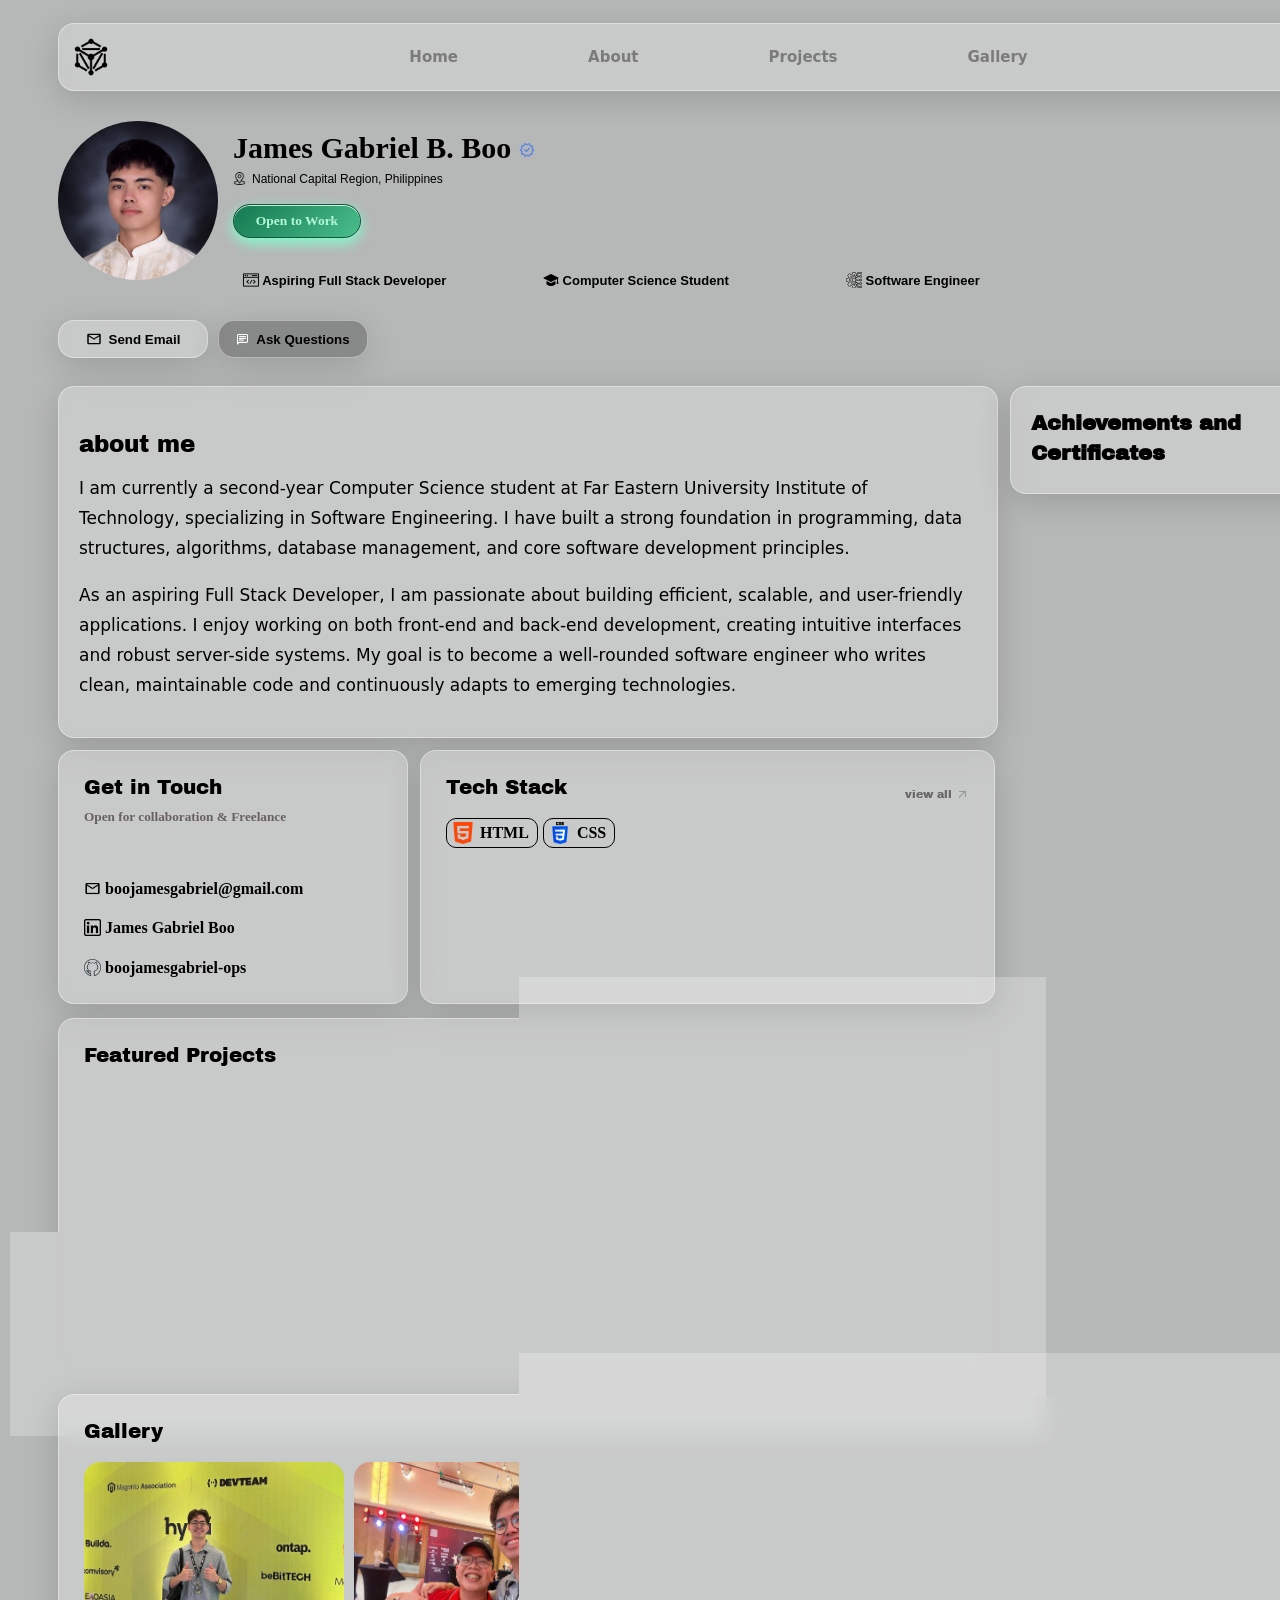
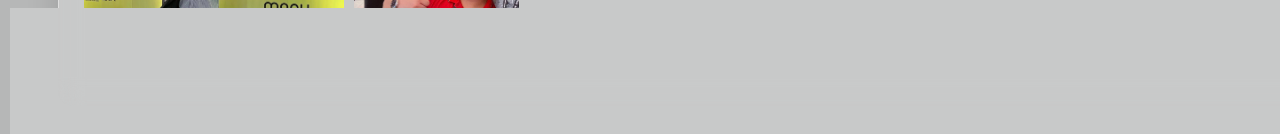
==== commit 426a964c: "added interactive features" ====
--- a/index.html
+++ b/index.html
@@ -13,19 +13,19 @@
     <div class="header">
       <img class="ai-icon" src="images/big-data.png">
       <div class="nav-links">
-        <a href="#nav-header" class="header-home">
+        <a href="#nav-header" class="nav-header">
           Home
         </a>
 
-        <a href="#nav-about" class="header-about">
+        <a href="#nav-about" class="nav-header">
           About
         </a>
 
-        <a href="#nav-projects" class="header-projects">
+        <a href="#nav-projects" class="nav-header">
           Projects
         </a>
 
-        <a href="#nav-gallery" class="header-gallery">
+        <a href="#nav-gallery" class="nav-header">
           Gallery
         </a>
       </div>
--- a/style.css
+++ b/style.css
@@ -63,8 +63,7 @@
     box-shadow: 0 8px 32px rgba(0, 0, 0, 0.15);
 }
 
-.header-home, .header-about, .header-projects, 
-.header-gallery{
+.nav-header{
     padding: 10px 20px;
     text-align: center;
     border: none;
@@ -78,6 +77,11 @@
     text-decoration: none;
 }
 
+.nav-header:hover {
+    text-decoration: underline;
+    font-size: 18px;
+}
+
 .personal-info {
     display: grid;
     grid-template-columns: 940px 1fr;
@@ -178,11 +182,21 @@
     max-width: 110px;
     border-style: solid;
     font-size: 13.5px;
-    background: rgba(34, 197, 94, 0.15);
-    color: #166534;
-    border: 1px solid rgba(34, 197, 94, 0.5);
-    box-shadow: 0 4px 10px rgba(34,197,94,0.25);
-}
+    background: linear-gradient(
+        135deg,
+        rgb(20, 120, 80),
+        rgb(74, 190, 140)
+    );
+    color: rgb(179, 249, 216);
+    border: 1px solid rgb(15, 90, 60);
+    box-shadow:
+        0 5px 14px rgb(130, 255, 205),
+        inset 0 1px 0 rgba(255, 255, 255, 0.789);
+}
+
+
+
+
 
 .other_info-block {
     margin-top: 15px;
@@ -241,7 +255,6 @@
     display: flex;
     justify-content: center;
     cursor: pointer;
-
     background: rgba(0, 0, 0, 0.25);
     backdrop-filter: blur(12px);
     -webkit-backdrop-filter: blur(20px);
@@ -369,10 +382,9 @@
 }
 
 .stack {
-    gap: 305px;
-    margin-top: 2px;
-    display: grid;
-    grid-template-columns: 150px 100px;
+    display: flex;
+    align-items: center;
+    justify-content: space-between;
 }
 
 .frontend, .backend, .database, .deployment {
@@ -424,12 +436,17 @@
 .view_button {
     display: inline-block;
     margin-top: 15px;
-    text-decoration: underline;
     color: rgba(71, 66, 66, 0.732);
     font-size: 11px;
     font-family: "Archivo Black", sans-serif;
     font-weight: lighter;
     font-style: normal;
+    text-decoration: none;
+}
+
+.view_button:hover {
+    text-decoration: underline;
+    font-size: 13px;
 }
 
 
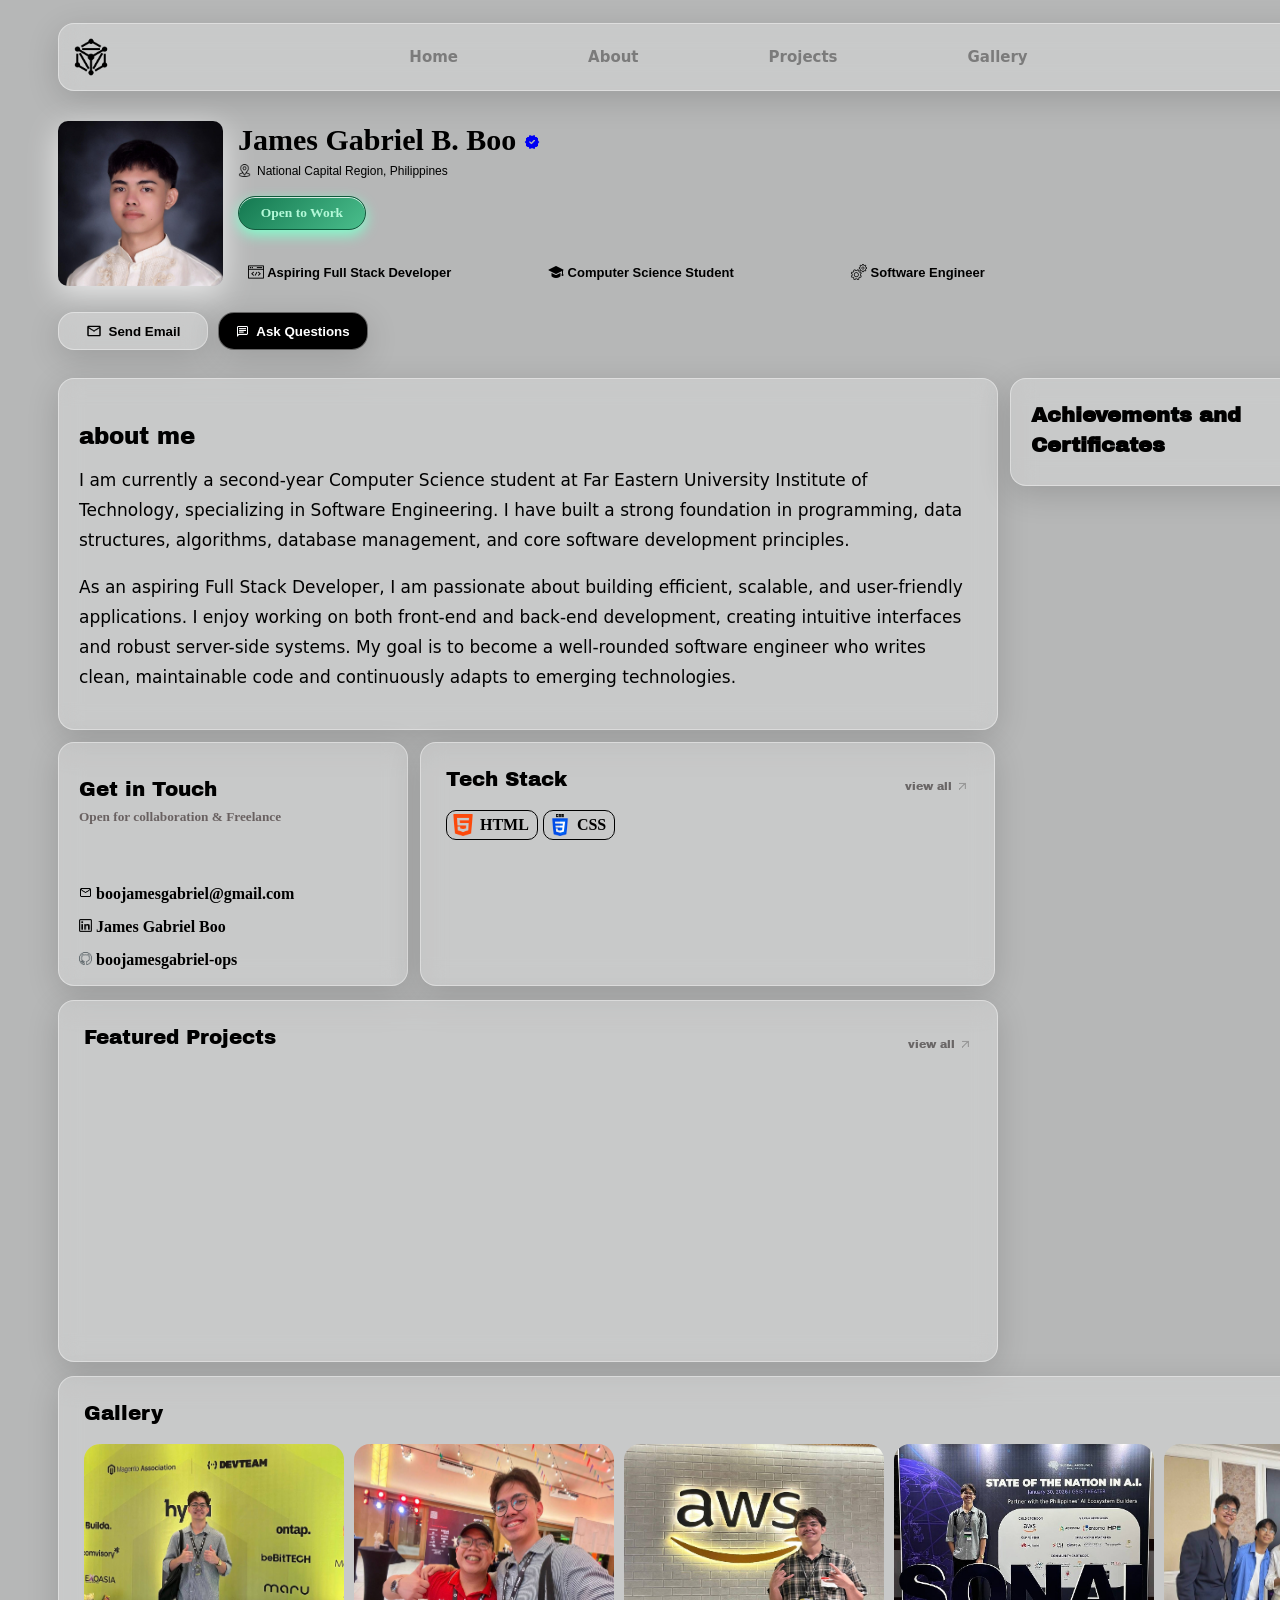
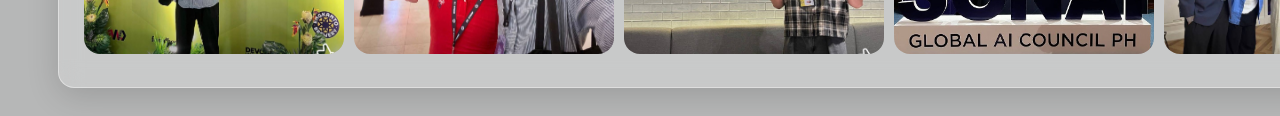
==== commit 48d2503b: "added features & changed some" ====
--- a/index.html
+++ b/index.html
@@ -39,10 +39,10 @@
       <div class="pfp-grid"> 
           <img class="pfp" src="images/pfp.jpg">
 
-          <h2 class="info"> 
+          <div class="info"> 
             James Gabriel B. Boo
-            <img class="info-emoji" src="images/verified.png">
-          </h2>
+            <img class="info-emoji" src="images/verr.png">
+          </div> 
 
           <div class="loc-grid">
             <img class="loc-emoji" src="images/location.png">
@@ -64,7 +64,7 @@
             Computer Science Student
           </h3>
 
-          <h3 class="other_info"> <img class="info-emoji" src="images/eng.png">
+          <h3 class="other_info"> <img class="info-emoji" src="images/settings.png">
             Software Engineer
           </h3>
         </div>
@@ -126,17 +126,25 @@
             Open for collaboration & Freelance
           </h5>
 
-          <h4 class="gmail"> <img class="gmail-emoji" src="images/mail.png">
-            boojamesgabriel@gmail.com
-          </h4>
-
-          <h4 class="linkedin"> <img class="linkedin-emoji" src="images/linkedin.png">
-            James Gabriel Boo
-          </h4>
-
-          <h4 class="github"> <img class="github-emoji" src="images/github.png">
-            boojamesgabriel-ops
-          </h4>
+          <div class="contact-group">
+            <div>
+              <a class="contact-to-me" href="mailto:boojamesgabriel@gmail.com"> <img class="contact-to-me-emoji" src="images/mail.png">
+                boojamesgabriel@gmail.com
+              </a>
+            </div>
+
+            <div>
+              <a class="contact-to-me" href="https://www.linkedin.com/in/james-gabriel-boo-161111399/" target="_blank" rel="noopener" title="https://www.linkedin.com/in/james-gabriel-boo-161111399/"> <img class="contact-to-me-emoji" src="images/linkedin.png">
+                James Gabriel Boo
+              </a>
+            </div>
+
+            <div>
+              <a class="contact-to-me" href="https://github.com/boojamesgabriel-ops?tab=overview&from=2026-03-01&to=2026-03-23" target="_blank" rel="noopener" title="https://github.com/boojamesgabriel-ops"> <img class="contact-to-me-emoji" src="images/github.png">
+                boojamesgabriel-ops
+              </a>
+            </div>
+          </div>
         </div>
 
         <section class="stack-div">
--- a/style.css
+++ b/style.css
@@ -90,7 +90,7 @@
 .pfp-grid {
     
     display: grid;
-    grid-template-columns: 160px 1fr;
+    grid-template-columns: 165px 1fr;
     grid-template-rows: auto auto auto auto auto auto;
     column-gap: 15px;
     row-gap: 8px;
@@ -107,48 +107,57 @@
 
 
 .pfp {
-    
-grid-column: 1;
+    grid-column: 1;
     grid-row: 1 / span 4;
-    height: 160;
-    width: 160px;
-    border-radius: 90px;
-    margin-top: 20px
+    height: 165px;
+    width: 165px;
+    margin-top: 20px;
+    border-radius: 10px;
+    box-shadow: 0 8px 32px rgba(255, 255, 255, 0.722);
 
 }
 
 .contact {
-    padding: 5px 25px;
-    background: rgba(255, 255, 255, 0.25);
-    backdrop-filter: blur(12px);
-    -webkit-backdrop-filter: blur(12px);
+    padding: 15px 20px; /* more breathing room */
+    background: rgba(255, 255, 255, 0.25);
+    backdrop-filter: blur(12px);
     border-radius: 16px;
     border: 1px solid rgba(255, 255, 255, 0.4);
     box-shadow: 0 8px 32px rgba(0, 0, 0, 0.15);
     max-width: 350px;
-}
+
+    display: flex;
+    flex-direction: column;
+    gap: 5px; /* global vertical rhythm */
+}
+
+.contact-group {
+    display: flex;
+    flex-direction: column;
+    gap: 14px;
+}
+
 
 .contact-description {
     margin-bottom: 55px;
-    margin-top: -13px;
+    margin-top: -20px;
     color:rgb(105, 97, 97)
 }
 
 .info {
-    margin-top: 30px;
+    margin-top: 22px;
     height: 30px;
     margin-bottom: 3px;
     font-size: 30px;
+    font-weight: bold;
 }
 
 
 .info-emoji {
     vertical-align: middle;
     margin-bottom: 3px;
-    width: 19px;
-    height: 19px;
-    color: blue;
-    
+    height: 25px;
+    width: 25px;
 }
 
 .loc-grid {
@@ -248,14 +257,14 @@
 .questions {
     font-family: Arial, Helvetica, sans-serif;
     font-weight: bold;
-    color: hsl(0, 0%, 0%);
+    color: hsl(0, 0%, 100%);
     background-color: hsl(0, 0%, 0%);
     max-width: 200px;
     align-items: center;
     display: flex;
     justify-content: center;
     cursor: pointer;
-    background: rgba(0, 0, 0, 0.25);
+    background: rgb(0, 0, 0);
     backdrop-filter: blur(12px);
     -webkit-backdrop-filter: blur(20px);
     border-radius: 16px;
@@ -456,10 +465,23 @@
     vertical-align: middle;
 }
 
-.gmail-emoji, .linkedin-emoji, .github-emoji {
+.contact-to-me {
     height: 17px;
     width: 17px;
+    max-width: 90px;
     vertical-align: text-bottom;
+    font-weight: bold;
+    color: black;
+    text-decoration: none;
+}
+
+.contact-to-me:hover {
+    text-decoration: underline;
+}
+
+.contact-to-me-emoji {
+    height: 13px;
+    width: 13px;
 }
 
 .gallery-block{
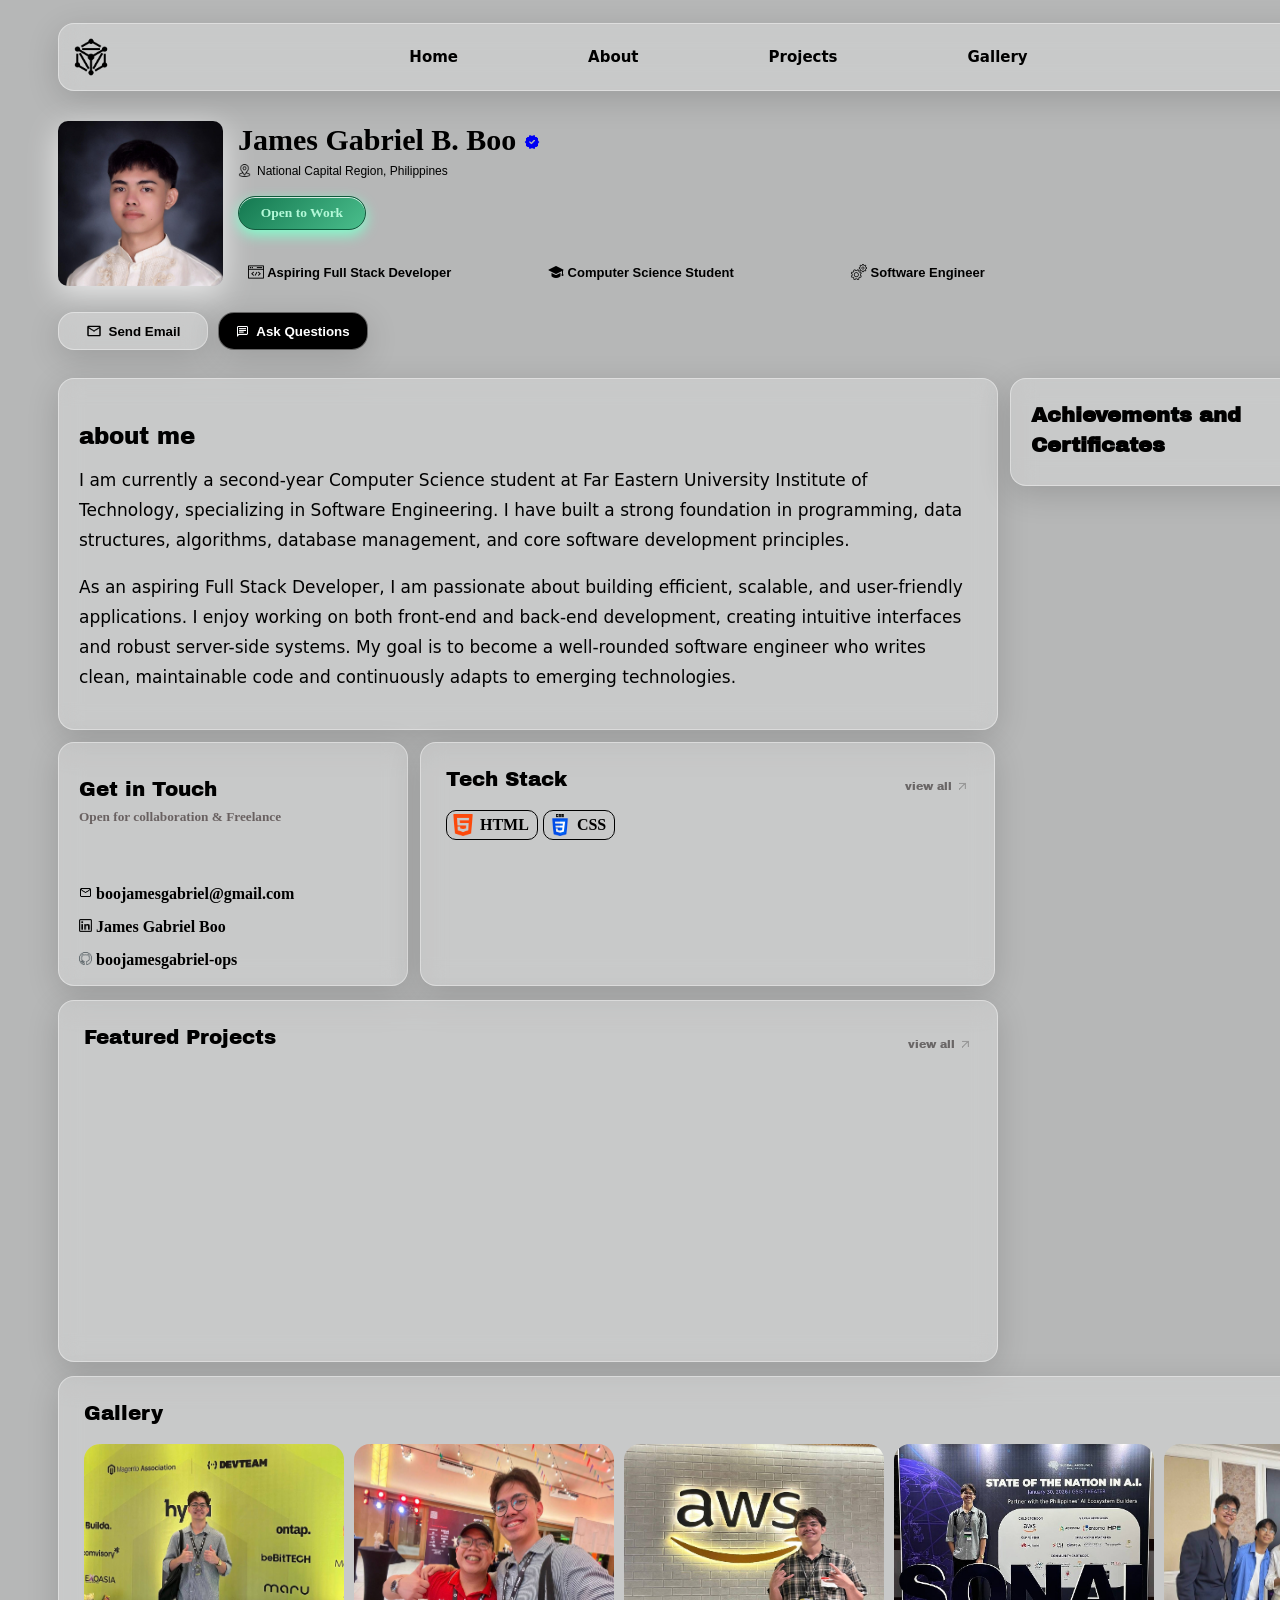
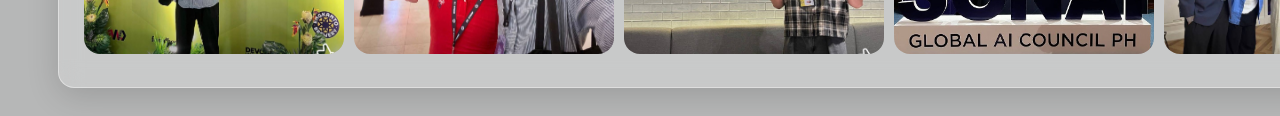
==== commit effbe8ef: "added another page" ====
--- a/index.html
+++ b/index.html
@@ -1,224 +1,229 @@
 <!DOCTYPE html>
 <html lang="en">
-<head>
-  <meta charset="UTF-8">
-  <meta name="viewport" content="width=device-width, initial-scale=1.0">
-  <link href="https://fonts.googleapis.com/css2?family=Archivo+Black&family=Bree+Serif&family=Gravitas+One&family=Lobster&display=swap" rel="stylesheet">
-  <title>Personal Portfolio</title>
-  <link rel="stylesheet" href="style.css">
-</head>
-<body>
-
-  <section class="layout">
-    <div class="header">
-      <img class="ai-icon" src="images/big-data.png">
-      <div class="nav-links">
-        <a href="#nav-header" class="nav-header">
-          Home
-        </a>
-
-        <a href="#nav-about" class="nav-header">
-          About
-        </a>
-
-        <a href="#nav-projects" class="nav-header">
-          Projects
-        </a>
-
-        <a href="#nav-gallery" class="nav-header">
-          Gallery
-        </a>
+  <head>
+    <meta charset="UTF-8">
+    <meta name="viewport" content="width=device-width, initial-scale=1.0">
+    <link href="https://fonts.googleapis.com/css2?family=Archivo+Black&family=Bree+Serif&family=Gravitas+One&family=Lobster&display=swap" rel="stylesheet">
+    <title>Personal Portfolio</title>
+    <link rel="stylesheet" href="style.css">
+  </head>
+  <body>
+
+    <section class="layout">
+      <div class="header">
+        <img class="ai-icon" src="images/big-data.png">
+        <div class="nav-links">
+          <a href="#nav-header" class="nav-header">
+            Home
+          </a>
+
+          <a href="#nav-about" class="nav-header">
+            About
+          </a>
+
+          <a href="projects.html" class="nav-header">
+            Projects
+          </a>
+
+          <a href="#nav-gallery" class="nav-header">
+            Gallery
+          </a>
+        </div>
+
+        <button class="header-hire"> 
+            Hire Me <img class="arrow" src="images/arrow.png">
+        </button>
       </div>
 
-      <button class="header-hire"> 
-          Hire Me <img class="arrow" src="images/arrow.png">
-      </button>
-    </div>
-
-    <section id="nav-header" class="personal-info">
-      <div class="pfp-grid"> 
-          <img class="pfp" src="images/pfp.jpg">
-
-          <div class="info"> 
-            James Gabriel B. Boo
-            <img class="info-emoji" src="images/verr.png">
-          </div> 
-
-          <div class="loc-grid">
-            <img class="loc-emoji" src="images/location.png">
-            <p class="loc"> National Capital Region, Philippines </p> 
-          </div>
-
-            <div class="status">
-              <h4 class="work">
-                Open to Work
-              </h4>
-            </div>
-
-        <div class="other_info-block">
-          <h3 class="other_info"> <img class="info-emoji" src="images/full_stack.png">
-            Aspiring Full Stack Developer
+      <section id="nav-header" class="personal-info">
+        <div class="pfp-grid"> 
+            <img class="pfp" src="images/pfp.jpg">
+
+            <div class="info"> 
+              James Gabriel B. Boo
+              <img class="info-emoji" src="images/verr.png">
+            </div> 
+
+            <div class="loc-grid">
+              <img class="loc-emoji" src="images/location.png">
+              <p class="loc"> National Capital Region, Philippines </p> 
+            </div>
+
+              <div class="status">
+                <h4 class="work">
+                  Open to Work
+                </h4>
+              </div>
+
+          <div class="other_info-block">
+            <h3 class="other_info"> <img class="info-emoji" src="images/full_stack.png">
+              Aspiring Full Stack Developer
+            </h3>
+
+            <h3 class="other_info"> <img class="info-emoji" src="images/degree.png">
+              Computer Science Student
+            </h3>
+
+            <h3 class="other_info"> <img class="info-emoji" src="images/settings.png">
+              Software Engineer
+            </h3>
+          </div>
+
+          <div class="button-grid">
+            <button class="email">
+              <img class="email-emoji"src="images/mail.png"> 
+              Send Email
+            </button>
+
+            <button class="questions">
+              <img class="questions-emoji" src="images/chat.png"> 
+              Ask Questions
+            </button>
+          </div>
+        </div>
+      </section>  
+
+      <section class="about-section">
+        <div id="nav-about" class="about-card">
+          <div class="about">
+            <h3 class="about-me">
+              about me
+            </h3>
+          </div>
+          <p>
+            I am currently a second-year  Computer Science student at Far Eastern University 
+            Institute of Technology, specializing in Software Engineering. I have built a strong 
+            foundation in programming, data structures, algorithms, database management, and core software 
+            development principles.
+          </p>
+
+          <p>
+            As an aspiring Full Stack Developer, I am passionate about building efficient, 
+            scalable, and user-friendly applications. I enjoy working on both front-end and 
+            back-end development, creating intuitive interfaces and robust server-side systems. 
+            My goal is to become a well-rounded software engineer who writes clean, maintainable 
+            code and continuously adapts to emerging technologies.
+          </p>
+        </div>
+
+        <div class="experiences">
+          <h3>
+            Achievements and <br> Certificates
           </h3>
 
-          <h3 class="other_info"> <img class="info-emoji" src="images/degree.png">
-            Computer Science Student
-          </h3>
-
-          <h3 class="other_info"> <img class="info-emoji" src="images/settings.png">
-            Software Engineer
-          </h3>
-        </div>
-
-        <div class="button-grid">
-          <button class="email">
-            <img class="email-emoji"src="images/mail.png"> 
-            Send Email
-          </button>
-
-          <button class="questions">
-            <img class="questions-emoji" src="images/chat.png"> 
-            Ask Questions
-          </button>
-        </div>
-      </div>
-    </section>  
-
-    <section class="about-section">
-      <div id="nav-about" class="about-card">
-        <div class="about">
-          <h3 class="about-me">
-            about me
-          </h3>
-        </div>
-        <p>
-          I am currently a second-year  Computer Science student at Far Eastern University 
-          Institute of Technology, specializing in Software Engineering. I have built a strong 
-          foundation in programming, data structures, algorithms, database management, and core software 
-          development principles.
-        </p>
-
-        <p>
-          As an aspiring Full Stack Developer, I am passionate about building efficient, 
-          scalable, and user-friendly applications. I enjoy working on both front-end and 
-          back-end development, creating intuitive interfaces and robust server-side systems. 
-          My goal is to become a well-rounded software engineer who writes clean, maintainable 
-          code and continuously adapts to emerging technologies.
-        </p>
-      </div>
-
-      <div class="experiences">
-        <h3>
-          Achievements and <br> Certificates
-        </h3>
-
-        <h5 class="achievement">
-
-        </h5>
-      </div>
-
-      <section class="contact-stack">
-        <div class="contact"> 
-          <h3 class="contact-head">
-            Get in Touch
-          </h3>
-
-          <h5 class="contact-description">
-            Open for collaboration & Freelance
+          <h5 class="achievement">
+
           </h5>
-
-          <div class="contact-group">
+        </div>
+
+        <section class="contact-stack">
+          <div class="contact" title="Send me an Email"> 
+            <h3 class="contact-head">
+              Get in Touch
+            </h3>
+
+            <h5 class="contact-description">
+              Open for collaboration & Freelance
+            </h5>
+
+            <div class="contact-group">
+              <div>
+                <a class="contact-to-me" href="mailto:boojamesgabriel@gmail.com"> <img class="contact-to-me-emoji" src="images/mail.png">
+                  boojamesgabriel@gmail.com
+                </a>
+              </div>
+
+              <div>
+                <a class="contact-to-me" href="https://www.linkedin.com/in/james-gabriel-boo-161111399/" target="_blank" rel="noopener" title="https://www.linkedin.com/in/james-gabriel-boo-161111399/"> <img class="contact-to-me-emoji" src="images/linkedin.png">
+                  James Gabriel Boo
+                </a>
+              </div>
+
+              <div>
+                <a class="contact-to-me" href="https://github.com/boojamesgabriel-ops?tab=overview&from=2026-03-01&to=2026-03-23" target="_blank" rel="noopener" title="https://github.com/boojamesgabriel-ops"> <img class="contact-to-me-emoji" src="images/github.png">
+                  boojamesgabriel-ops
+                </a>
+              </div>
+            </div>
+          </div>
+
+          <section class="stack-div">
+            <div class="stack">
+              <h3 class="stack_word">
+                Tech Stack
+              </h3>
+
+              <div>
+                <a href="stack.html" class="view_button">
+                  <span class="view_all">
+                      view all <img class="arrow_out-emoji" src="images/arrow_outward.png">
+                  </span>
+                </a>
+              </div>
+            </div>
+
+            <section class="languages">
+              <div class="frontend">
+                <h4 class="stack-tag">
+                  <img class="frontend-emoji" src="images/html-5.png"> HTML
+                </h4>
+
+                <h4 class="stack-tag">
+                  <img class="frontend-emoji" src="images/css-3.png"> CSS
+                </h4>
+            </section>
+          </section>
+        </section>
+
+        <div id="nav-projects" class="featured_projects_block">
+          <div class="featured-header">
+            <h3 class="projects">
+              Featured Projects
+            </h3>
+
             <div>
-              <a class="contact-to-me" href="mailto:boojamesgabriel@gmail.com"> <img class="contact-to-me-emoji" src="images/mail.png">
-                boojamesgabriel@gmail.com
-              </a>
-            </div>
-
-            <div>
-              <a class="contact-to-me" href="https://www.linkedin.com/in/james-gabriel-boo-161111399/" target="_blank" rel="noopener" title="https://www.linkedin.com/in/james-gabriel-boo-161111399/"> <img class="contact-to-me-emoji" src="images/linkedin.png">
-                James Gabriel Boo
-              </a>
-            </div>
-
-            <div>
-              <a class="contact-to-me" href="https://github.com/boojamesgabriel-ops?tab=overview&from=2026-03-01&to=2026-03-23" target="_blank" rel="noopener" title="https://github.com/boojamesgabriel-ops"> <img class="contact-to-me-emoji" src="images/github.png">
-                boojamesgabriel-ops
-              </a>
-            </div>
-          </div>
-        </div>
-
-        <section class="stack-div">
-          <div class="stack">
-            <h3 class="stack_word">
-              Tech Stack
-            </h3>
-
-            <div>
-              <a href="stack.html" class="view_button">
+              <a href="projects.html" class="view_button">
                 <span class="view_all">
                     view all <img class="arrow_out-emoji" src="images/arrow_outward.png">
                 </span>
               </a>
             </div>
           </div>
-
-          <section class="languages">
-            <div class="frontend">
-              <h4 class="stack-tag">
-                <img class="frontend-emoji" src="images/html-5.png"> HTML
-              </h4>
-
-              <h4 class="stack-tag">
-                <img class="frontend-emoji" src="images/css-3.png"> CSS
-              </h4>
-          </section>
+        </div>
+
+        <section id="nav-gallery" class="gallery-block">
+          <div class="gallery-header">
+            <h3 class="gallery-text">
+              Gallery
+            </h3>
+
+            <div class="view-gallery">
+              <a href="gallery.html" class="view_button">
+                <span class="view_all">
+                    view all <img class="arrow_out-emoji" src="images/arrow_outward.png">
+                </span>       
+              </a>
+            </div>
+          </div>
+
+          <div class="picture-block">
+            <img class="picture" src="images/a.jpg">
+
+            <img class="picture" src="images/b.jpg">
+
+            <img class="picture" src="images/c.jpg">
+
+            <img class="picture" src="images/f.jpg">
+
+            <img class="picture" src="images/e.jpg">
+          </div>
         </section>
       </section>
-
-      <div id="nav-projects" class="featured_projects_block">
-        <div class="featured-header">
-          <h3 class="projects">
-            Featured Projects
-          </h3>
-
-          <div>
-            <a href="projects.html" class="view_button">
-              <span class="view_all">
-                  view all <img class="arrow_out-emoji" src="images/arrow_outward.png">
-              </span>
-            </a>
-          </div>
-        </div>
-      </div>
-
-      <section id="nav-gallery" class="gallery-block">
-        <div class="gallery-header">
-          <h3 class="gallery-text">
-            Gallery
-          </h3>
-
-          <div class="view-gallery">
-            <a href="gallery.html" class="view_button">
-              <span class="view_all">
-                  view all <img class="arrow_out-emoji" src="images/arrow_outward.png">
-              </span>       
-            </a>
-          </div>
-        </div>
-
-        <div class="picture-block">
-          <img class="picture" src="images/a.jpg">
-
-          <img class="picture" src="images/b.jpg">
-
-          <img class="picture" src="images/c.jpg">
-
-          <img class="picture" src="images/f.jpg">
-
-          <img class="picture" src="images/e.jpg">
-        </div>
-      </section>
     </section>
-  </section>
-
-</body>+
+    <script>
+      
+    </script>
+
+  </body>
+</html>
--- a/style.css
+++ b/style.css
@@ -71,7 +71,7 @@
     font-family:system-ui, -apple-system, BlinkMacSystemFont, 'Segoe UI', Roboto, Oxygen, Ubuntu, Cantarell, 'Open Sans', 'Helvetica Neue', sans-serif;
     font-weight: bold;
     font-size: 15px;
-    color:rgb(123, 123, 123);
+    color:rgb(0, 0, 0);
     cursor: pointer;
     list-style: none;
     text-decoration: none;
@@ -95,8 +95,6 @@
     column-gap: 15px;
     row-gap: 8px;
     align-items: start;
-
-
 }
 
 .info,
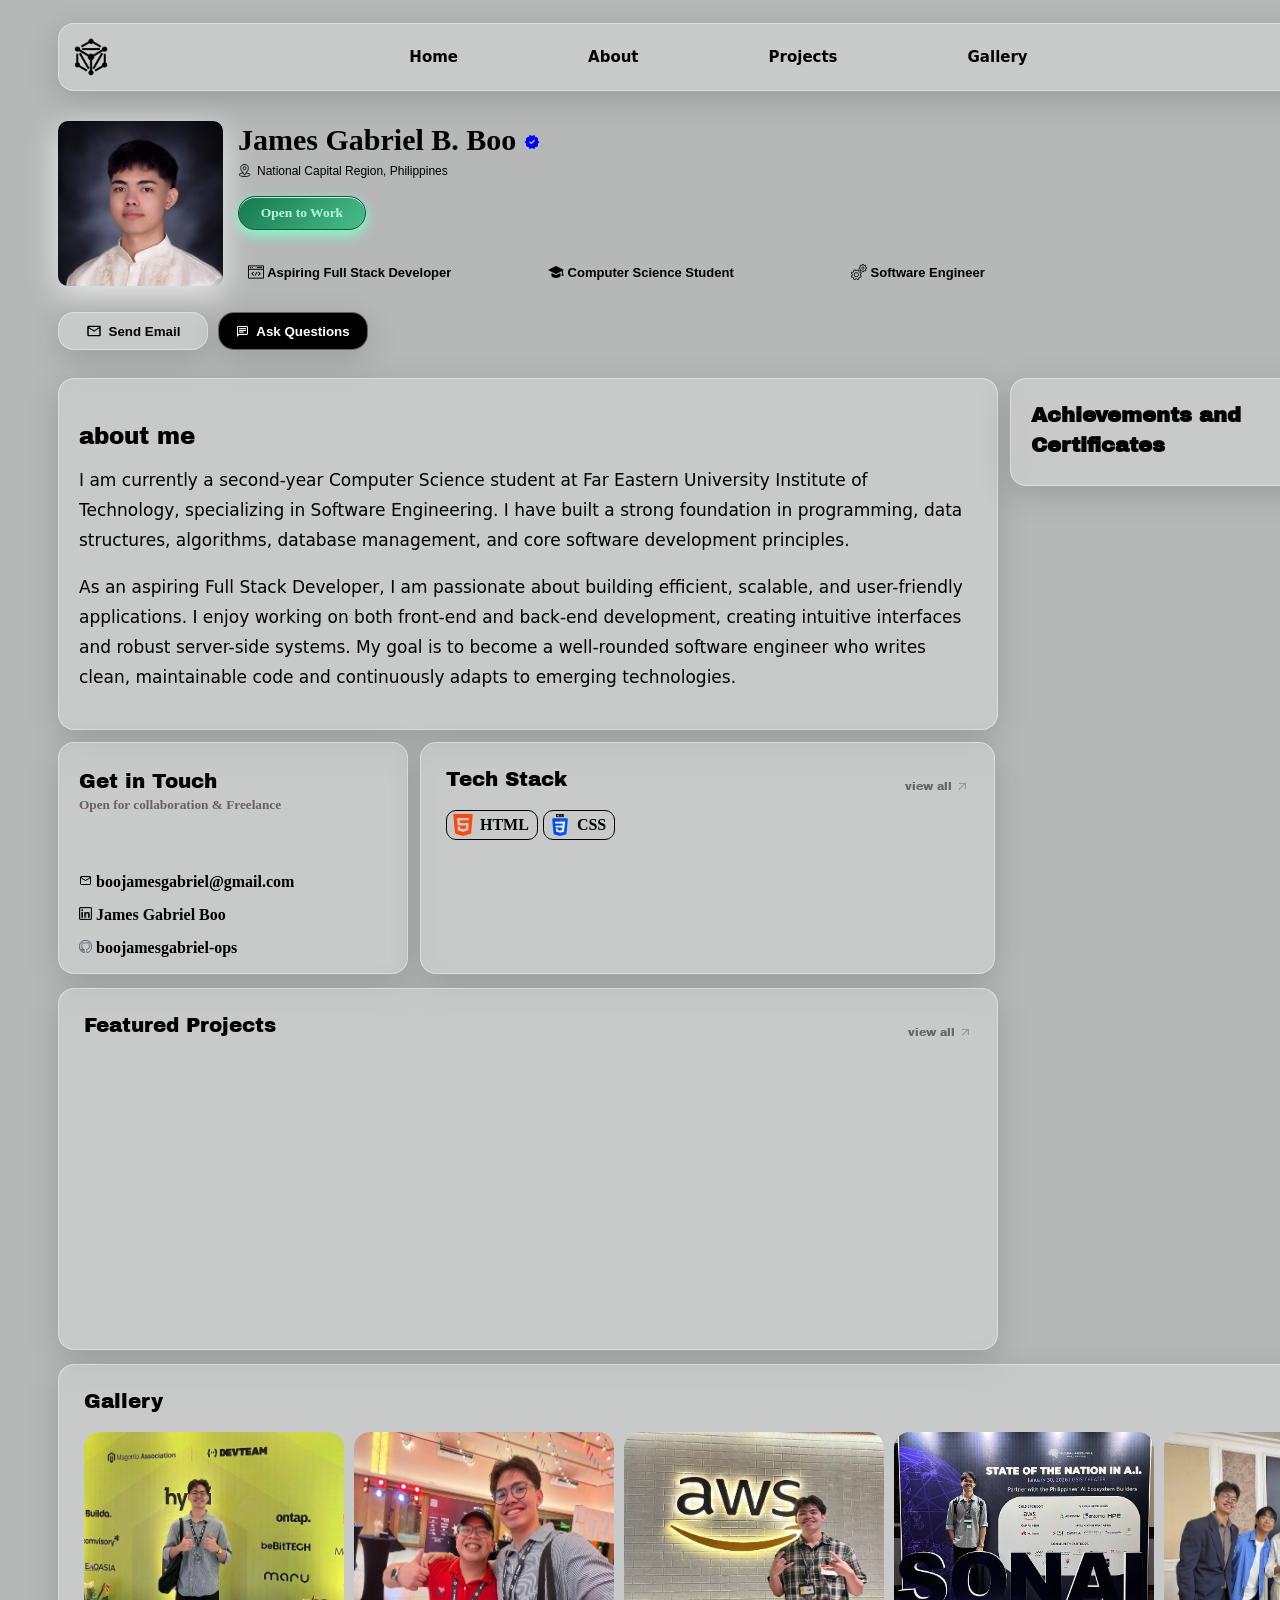
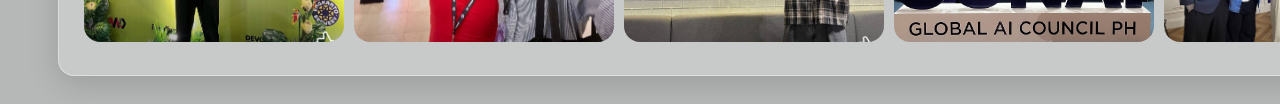
==== commit 0ecb1e9c: "fixed the feature page" ====
--- a/index.html
+++ b/index.html
@@ -21,7 +21,7 @@
             About
           </a>
 
-          <a href="projects.html" class="nav-header">
+          <a href="#nav-projects" class="nav-header">
             Projects
           </a>
 
@@ -182,7 +182,7 @@
             </h3>
 
             <div>
-              <a href="projects.html" class="view_button">
+              <a href="projects.html" target="_blank" class="view_button">
                 <span class="view_all">
                     view all <img class="arrow_out-emoji" src="images/arrow_outward.png">
                 </span>
@@ -222,6 +222,9 @@
     </section>
 
     <script>
+      function email_me(){
+        
+      }
       
     </script>
 
--- a/style.css
+++ b/style.css
@@ -79,7 +79,6 @@
 
 .nav-header:hover {
     text-decoration: underline;
-    font-size: 18px;
 }
 
 .personal-info {
@@ -359,7 +358,8 @@
     font-weight: lighter;
     font-style: normal;
     font-size: 20px;
-    height: 26px;
+    padding-top: 12px;
+    margin-top: 0;
 }
 
 .featured_projects_block {
@@ -453,7 +453,6 @@
 
 .view_button:hover {
     text-decoration: underline;
-    font-size: 13px;
 }
 
 
